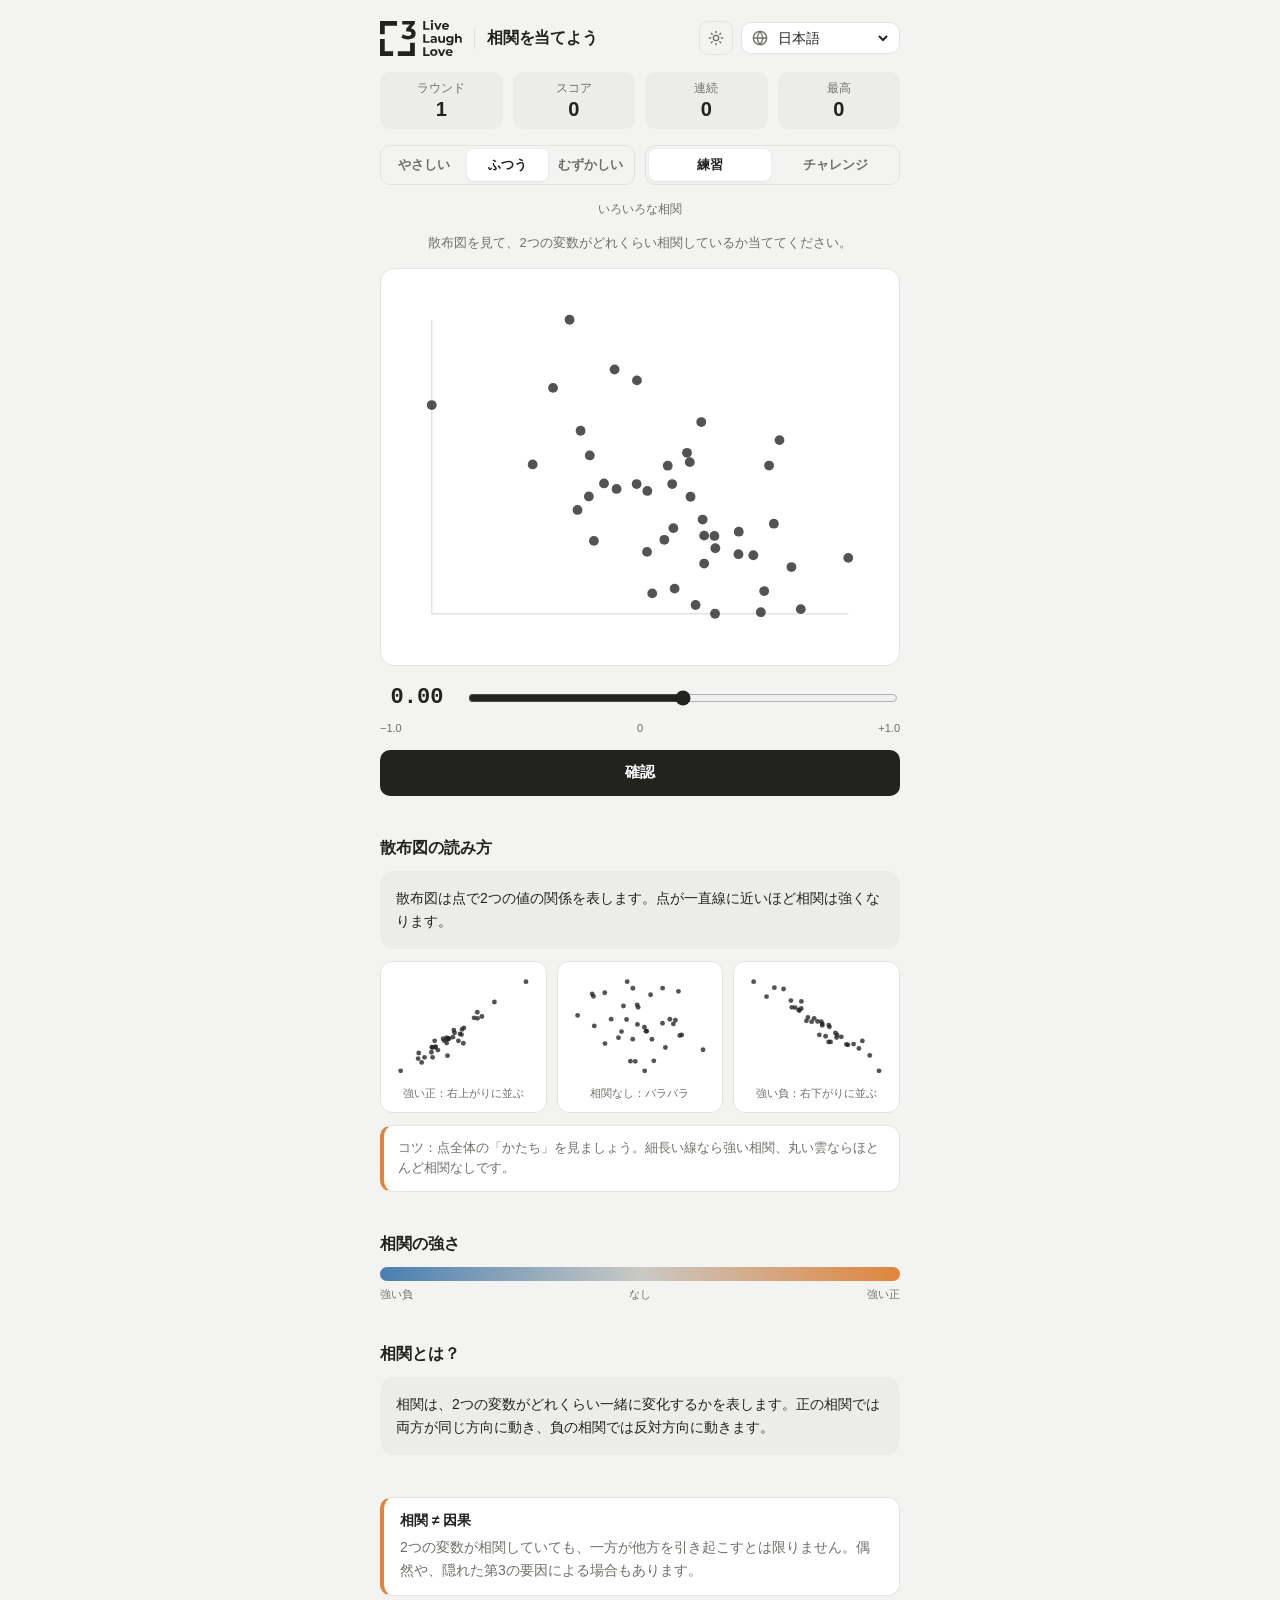
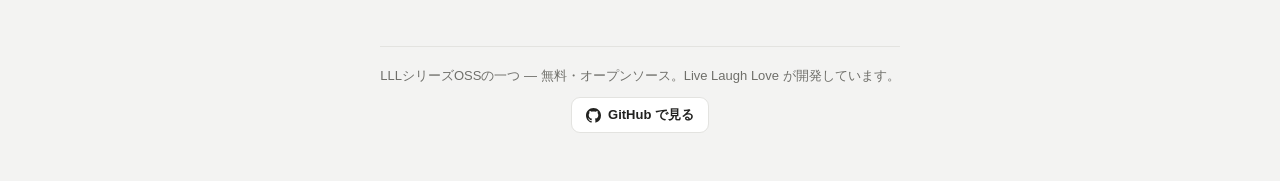
==== index.html @ ee6b7b21 "Add Guess the Correlation game (v1)" ====
<!DOCTYPE html>
<html lang="ja">
<head>
<meta charset="utf-8">
<meta name="viewport" content="width=device-width, initial-scale=1, viewport-fit=cover">
<meta name="theme-color" content="#222220">
<link rel="icon" href="shared/favicon.svg">
<link rel="stylesheet" href="shared/brand.css">
<title>Guess the Correlation</title>
<style>
  body { justify-content: flex-start; }
  .wrap { width: 100%; max-width: 560px; margin: 0 auto;
    padding: max(20px, env(safe-area-inset-top)) 20px 48px;
    display: flex; flex-direction: column; gap: 16px; }
  .topbar { display: flex; align-items: center; justify-content: space-between; gap: 12px; }
  .stats { display: flex; gap: 10px; }
  .stat { background: var(--accent-tint); border-radius: 10px; padding: 8px 12px; flex: 1; text-align: center; }
  .stat .k { font-size: 12px; color: var(--muted); }
  .stat .v { font-size: 20px; font-weight: 600; margin-top: 1px; }
  .instruction { font-size: 13px; color: var(--muted); text-align: center; margin: 0; }

  /* segmented controls */
  .picker-row { display:flex; gap:10px; flex-wrap:wrap; }
  .seg { display:flex; flex:1; min-width:150px; background:var(--bg); border:1px solid var(--border); border-radius:10px; padding:3px; gap:3px; }
  .seg button { flex:1; font-family:var(--sans); font-size:13px; font-weight:600; color:var(--muted);
    background:transparent; border:none; border-radius:7px; padding:7px 4px; cursor:pointer; }
  .seg button:hover { color:var(--ink); }
  .seg button.on { background:var(--surface); color:var(--ink); box-shadow:0 1px 3px rgba(0,0,0,.08); }
  .seg button:focus-visible { outline:2px solid var(--accent); outline-offset:1px; }
  .diffhint { font-size:12px; color:var(--muted); text-align:center; margin:0; }

  /* timer */
  .timerbar { display:flex; align-items:center; gap:7px; background:var(--accent-tint); border-radius:10px; padding:9px 13px; }
  .timerbar .t-k { font-size:12px; color:var(--muted); }
  .timerbar .t-v { font-family:var(--mono); font-size:18px; font-weight:800; }
  .timerbar .t-u { font-size:12px; color:var(--muted); margin-right:4px; }
  .timerbar .t-track { flex:1; height:6px; background:var(--border); border-radius:999px; overflow:hidden; }
  .timerbar .t-fill { display:block; height:100%; width:100%; background:var(--accent); transition:width .95s linear; }
  .timerbar.low .t-fill { background:#d2691e; }
  .timerbar.low .t-v { color:#d2691e; }

  /* example plots */
  .exgrid { display:grid; grid-template-columns:1fr 1fr 1fr; gap:10px; margin-top:12px; }
  @media (max-width:460px){ .exgrid { grid-template-columns:1fr; } }
  .ex { background:var(--surface); border:1px solid var(--border); border-radius:12px; padding:10px; }
  .ex svg { width:100%; height:auto; display:block; }
  .ex .cap { font-size:11px; color:var(--muted); text-align:center; margin-top:6px; line-height:1.4; }
  .tipbox { margin-top:12px; background:var(--surface); border:1px solid var(--border); border-left:4px solid #e0843c;
    border-radius:12px; padding:12px 14px; font-size:13px; line-height:1.6; color:var(--muted); }

  /* challenge overlay */
  .overlay { position:fixed; inset:0; z-index:60; display:flex; align-items:center; justify-content:center;
    background:rgba(0,0,0,.5); padding:20px; }
  .chcard { background:var(--surface); border:1px solid var(--border); border-radius:18px; padding:26px 22px;
    max-width:380px; width:100%; text-align:center; box-shadow:0 20px 60px rgba(0,0,0,.3); }
  .chcard h2 { margin:0 0 6px; font-size:20px; }
  .chcard p { margin:0 0 18px; font-size:14px; color:var(--muted); line-height:1.6; }
  .chstats { display:grid; grid-template-columns:1fr 1fr; gap:10px; margin-bottom:18px; }
  .chstat { background:var(--bg); border:1px solid var(--border); border-radius:10px; padding:10px; }
  .chstat .k { font-size:11px; color:var(--muted); }
  .chstat .v { font-size:22px; font-weight:800; margin-top:2px; }
  .chactions { display:flex; gap:10px; }

  .plotcard { background: var(--surface); border: 1px solid var(--border); border-radius: 14px; padding: 14px; }
  .plot { width: 100%; height: auto; display: block; }
  .axis { stroke: var(--border); stroke-width: 1; }
  .dot { fill: var(--accent); opacity: .78; }
  :root[data-theme="dark"] .dot { opacity: .85; }
  .fit { stroke: #e0843c; stroke-width: 2; stroke-linecap: round; opacity: 0; transition: opacity .35s ease; }
  .fit.show { opacity: 1; }

  .guessbox { display: flex; flex-direction: column; gap: 8px; }
  .guessrow { display: flex; align-items: center; gap: 12px; }
  .guessval { font-family: var(--mono); font-size: 22px; font-weight: 700; min-width: 74px; text-align: center; }
  input[type=range] { flex: 1; accent-color: var(--accent); height: 28px; }
  .scaleends { display: flex; justify-content: space-between; font-size: 11px; color: var(--muted); }

  .controls { display: flex; gap: 10px; }

  .result { background: var(--accent-tint); border-radius: 14px; padding: 16px; }
  .verdict { font-size: 16px; font-weight: 700; }
  .rline { margin-top: 10px; font-size: 15px; }
  .rline .num { font-family: var(--mono); font-weight: 700; }
  .rdesc { margin-top: 8px; font-size: 14px; line-height: 1.6; color: var(--muted); }

  .section { margin-top: 26px; }
  .section h2 { font-size: 16px; font-weight: 700; margin: 0 0 12px; }
  .prose { background: var(--accent-tint); border-radius: 14px; padding: 16px; font-size: 14px; line-height: 1.65; }
  .callout { background: var(--surface); border: 1px solid var(--border); border-left: 4px solid #e0843c; border-radius: 12px; padding: 14px 16px; }
  .callout h3 { margin: 0 0 6px; font-size: 14px; }
  .callout p { margin: 0; font-size: 14px; line-height: 1.6; color: var(--muted); }

  .guide { }
  .guidebar { height: 14px; border-radius: 999px; background: linear-gradient(90deg,#4a7fb0,#c9c9c4 50%,#e0843c); }
  .guidelabels { display: flex; justify-content: space-between; font-size: 11px; color: var(--muted); margin-top: 6px; }

  .foot { margin-top: 34px; padding-top: 20px; border-top: 1px solid var(--border); text-align: center; }
  .foot p { font-size: 13px; color: var(--muted); margin: 0 0 12px; }
  .foot a.gh { display: inline-flex; align-items: center; gap: 7px; font-size: 13px; font-weight: 600;
    color: var(--ink); text-decoration: none; border: 1px solid var(--border); border-radius: 9px; padding: 8px 14px; background: var(--surface); }
  .foot a.gh:hover { border-color: var(--accent); }
</style>
<script>
  (function(){try{var t=localStorage.getItem("lll_theme");
  if(t!=="dark"&&t!=="light"){t=(window.matchMedia&&matchMedia("(prefers-color-scheme: dark)").matches)?"dark":"light";}
  document.documentElement.setAttribute("data-theme",t);}catch(e){}})();
</script>
</head>
<body>
  <div class="wrap">
    <div class="topbar">
      <div class="brand">
        <span class="brand-logo" role="img" aria-label="Live Laugh Love"><img src="shared/logo.svg" alt="LLL"></span>
        <span class="brand-name" data-i18n="brand">Guess the Correlation</span>
      </div>
      <div id="navRight" style="display:flex; gap:8px; align-items:center;"></div>
    </div>

    <div class="stats">
      <div class="stat"><div class="k" data-i18n="roundLabel">Round</div><div class="v" id="roundV">1</div></div>
      <div class="stat"><div class="k" data-i18n="scoreLabel">Score</div><div class="v" id="scoreV">0</div></div>
      <div class="stat"><div class="k" data-i18n="streakLabel">Streak</div><div class="v" id="streakV">0</div></div>
      <div class="stat"><div class="k" data-i18n="bestLabel">Best</div><div class="v" id="bestV">0</div></div>
    </div>

    <div class="picker-row">
      <div class="seg" id="diffSeg" role="group" aria-label="difficulty">
        <button type="button" data-v="easy" data-i18n="diffEasy">Easy</button>
        <button type="button" data-v="normal" class="on" data-i18n="diffNormal">Normal</button>
        <button type="button" data-v="hard" data-i18n="diffHard">Hard</button>
      </div>
      <div class="seg" id="modeSeg" role="group" aria-label="mode">
        <button type="button" data-v="practice" class="on" data-i18n="modePractice">Practice</button>
        <button type="button" data-v="challenge" data-i18n="modeChallenge">Challenge</button>
      </div>
    </div>
    <p class="diffhint" id="diffHint"></p>

    <div class="timerbar hidden" id="timerBar">
      <span class="t-k" data-i18n="timeLeft">Time</span>
      <span class="t-v" id="timerV">60</span><span class="t-u" data-i18n="seconds">s</span>
      <span class="t-track"><span class="t-fill" id="timerFill"></span></span>
    </div>

    <p class="instruction" data-i18n="instruction">Look at the scatter plot. How correlated are the two variables?</p>

    <div class="plotcard">
      <svg class="plot" id="plot" viewBox="0 0 320 240" xmlns="http://www.w3.org/2000/svg"></svg>
    </div>

    <div class="guessbox">
      <div class="guessrow">
        <span class="guessval" id="guessVal">0.00</span>
        <input type="range" id="slider" min="-1" max="1" step="0.01" value="0" aria-label="correlation guess">
      </div>
      <div class="scaleends"><span>&#8722;1.0</span><span>0</span><span>+1.0</span></div>
    </div>

    <div class="controls">
      <button class="btn" id="checkBtn" data-i18n="checkBtn" style="flex:1;">Check</button>
    </div>

    <div class="result hidden" id="result">
      <div class="verdict" id="verdict"></div>
      <div class="rline"><span data-i18n="actual">Actual</span>: <span class="num" id="actualV"></span> &#183; <span id="labelV"></span></div>
      <div class="rdesc" id="descV"></div>
      <button class="btn" id="nextBtn" data-i18n="nextBtn" style="width:100%; margin-top:14px;">Next</button>
    </div>

    <div class="section">
      <h2 data-i18n="readTitle">How to read a scatter plot</h2>
      <div class="prose" data-i18n="readIntro">A scatter plot shows the relationship between two values as dots.</div>
      <div class="exgrid" id="exGrid"></div>
      <div class="tipbox" data-i18n="readTip">Tip: look at the overall shape.</div>
    </div>

    <div class="section guide">
      <h2 data-i18n="guideTitle">Correlation strength</h2>
      <div class="guidebar"></div>
      <div class="guidelabels"><span data-i18n="gNeg">strong &#8722;</span><span data-i18n="gZero">none</span><span data-i18n="gPos">strong +</span></div>
    </div>

    <div class="section">
      <h2 data-i18n="whatTitle">What is correlation?</h2>
      <div class="prose" data-i18n="whatText">Correlation measures how much two variables change together.</div>
    </div>

    <div class="section">
      <div class="callout">
        <h3 data-i18n="causeTitle">Correlation &#8800; causation</h3>
        <p data-i18n="causeText">Even when two variables correlate, one may not cause the other.</p>
      </div>
    </div>

    <div class="foot">
      <p data-i18n="footNote">Part of the LLL Series OSS.</p>
      <a class="gh" href="https://github.com/LLL-development/lll-correlation" target="_blank" rel="noopener">
        <svg width="15" height="15" viewBox="0 0 16 16" fill="currentColor" aria-hidden="true"><path d="M8 0C3.58 0 0 3.58 0 8c0 3.54 2.29 6.53 5.47 7.59.4.07.55-.17.55-.38 0-.19-.01-.82-.01-1.49-2.01.37-2.53-.49-2.69-.94-.09-.23-.48-.94-.82-1.13-.28-.15-.68-.52-.01-.53.63-.01 1.08.58 1.23.82.72 1.21 1.87.87 2.33.66.07-.52.28-.87.51-1.07-1.78-.2-3.64-.89-3.64-3.95 0-.87.31-1.59.82-2.15-.08-.2-.36-1.02.08-2.12 0 0 .67-.21 2.2.82.64-.18 1.32-.27 2-.27s1.36.09 2 .27c1.53-1.04 2.2-.82 2.2-.82.44 1.1.16 1.92.08 2.12.51.56.82 1.27.82 2.15 0 3.07-1.87 3.75-3.65 3.95.29.25.54.73.54 1.48 0 1.07-.01 1.93-.01 2.2 0 .21.15.46.55.38A8.01 8.01 0 0 0 16 8c0-4.42-3.58-8-8-8z"/></svg>
        <span data-i18n="viewGithub">View on GitHub</span>
      </a>
    </div>
  </div>

  <div class="overlay hidden" id="chOverlay">
    <div class="chcard" id="chCard"></div>
  </div>

  <div id="confetti" style="position:fixed;inset:0;pointer-events:none;overflow:hidden;z-index:50;"></div>

  <script src="shared/theme.js"></script>
  <script src="shared/i18n.js"></script>
  <script>
  var S={"ja":{"diffLabel":"難易度","diffEasy":"やさしい","diffNormal":"ふつう","diffHard":"むずかしい","diffEasyD":"はっきりした相関","diffNormalD":"いろいろな相関","diffHardD":"紛らわしい相関・点が少ない","modeLabel":"モード","modePractice":"練習","modeChallenge":"チャレンジ","challengeTitle":"60秒チャレンジ","challengeSub":"制限時間内に何問こたえられるかな？","startChallenge":"スタート","timeLeft":"のこり","seconds":"秒","challengeOver":"時間切れ！","answered":"こたえた数","finalScore":"スコア","tryAgainBtn":"もう一度","backToPractice":"練習にもどる","readTitle":"散布図の読み方","readIntro":"散布図は点で2つの値の関係を表します。点が一直線に近いほど相関は強くなります。","exStrongPos":"強い正：右上がりに並ぶ","exNone":"相関なし：バラバラ","exStrongNeg":"強い負：右下がりに並ぶ","readTip":"コツ：点全体の「かたち」を見ましょう。細長い線なら強い相関、丸い雲ならほとんど相関なしです。","brand":"相関を当てよう","instruction":"散布図を見て、2つの変数がどれくらい相関しているか当ててください。","guessLabel":"あなたの予想","checkBtn":"確認","nextBtn":"次へ","scoreLabel":"スコア","streakLabel":"連続","bestLabel":"最高","roundLabel":"ラウンド","actual":"実際の値","showLine":"回帰直線","vClose":"ぴったり！","vGood":"おしい！","vOk":"まあまあ","vFar":"今回は外れ","vsp":"非常に強い正の相関","sp":"強い正の相関","mp":"中程度の正の相関","wp":"弱い正の相関","none":"ほとんど相関なし","wn":"弱い負の相関","mn":"中程度の負の相関","sn":"強い負の相関","vsn":"非常に強い負の相関","descPos":"一方が増えると、もう一方も増える傾向があります。","descNeg":"一方が増えると、もう一方は減る傾向があります。","descNone":"2つの変数の間に直線的な関係はほとんどありません。","guideTitle":"相関の強さ","guideText":"相関係数 r は −1 から +1 の値をとります。0 に近いほど関係が弱く、±1 に近いほど強くなります。","gNeg":"強い負","gZero":"なし","gPos":"強い正","whatTitle":"相関とは？","whatText":"相関は、2つの変数がどれくらい一緒に変化するかを表します。正の相関では両方が同じ方向に動き、負の相関では反対方向に動きます。","causeTitle":"相関 ≠ 因果","causeText":"2つの変数が相関していても、一方が他方を引き起こすとは限りません。偶然や、隠れた第3の要因による場合もあります。","footNote":"LLLシリーズOSSの一つ — 無料・オープンソース。Live Laugh Love が開発しています。","viewGithub":"GitHub で見る"},"en":{"diffLabel":"Difficulty","diffEasy":"Easy","diffNormal":"Normal","diffHard":"Hard","diffEasyD":"Clear-cut correlations","diffNormalD":"A mix of correlations","diffHardD":"Tricky ones, fewer points","modeLabel":"Mode","modePractice":"Practice","modeChallenge":"Challenge","challengeTitle":"60-second challenge","challengeSub":"How many can you get before time runs out?","startChallenge":"Start","timeLeft":"Time","seconds":"s","challengeOver":"Time’s up!","answered":"Answered","finalScore":"Score","tryAgainBtn":"Try again","backToPractice":"Back to practice","readTitle":"How to read a scatter plot","readIntro":"A scatter plot shows the relationship between two values as dots. The closer the dots come to a straight line, the stronger the correlation.","exStrongPos":"Strong positive: dots rise to the right","exNone":"No correlation: dots scattered","exStrongNeg":"Strong negative: dots fall to the right","readTip":"Tip: look at the overall shape. A long thin line means strong correlation; a round cloud means little or none.","brand":"Guess the Correlation","instruction":"Look at the scatter plot. How correlated are the two variables?","guessLabel":"Your guess","checkBtn":"Check","nextBtn":"Next","scoreLabel":"Score","streakLabel":"Streak","bestLabel":"Best","roundLabel":"Round","actual":"Actual","showLine":"Trend line","vClose":"Spot on!","vGood":"Close!","vOk":"Not bad","vFar":"Off this time","vsp":"very strong positive","sp":"strong positive","mp":"moderate positive","wp":"weak positive","none":"little to no correlation","wn":"weak negative","mn":"moderate negative","sn":"strong negative","vsn":"very strong negative","descPos":"As one value goes up, the other tends to go up too.","descNeg":"As one value goes up, the other tends to go down.","descNone":"There's little to no linear relationship between the two.","guideTitle":"Correlation strength","guideText":"The correlation coefficient r runs from −1 to +1. Values near 0 mean a weak relationship; values near ±1 mean a strong one.","gNeg":"strong −","gZero":"none","gPos":"strong +","whatTitle":"What is correlation?","whatText":"Correlation measures how much two variables change together. A positive correlation means they move the same way; a negative one means they move in opposite directions.","causeTitle":"Correlation ≠ causation","causeText":"Even when two variables correlate, one may not cause the other. It could be coincidence, or a hidden third factor driving both.","footNote":"Part of the LLL Series OSS — free and open source, built by Live Laugh Love.","viewGithub":"View on GitHub"},"zh-Hans":{"diffLabel":"难度","diffEasy":"简单","diffNormal":"普通","diffHard":"困难","diffEasyD":"明显的相关","diffNormalD":"各种相关","diffHardD":"不易分辨、点更少","modeLabel":"模式","modePractice":"练习","modeChallenge":"挑战","challengeTitle":"60秒挑战","challengeSub":"限时内能答对多少题？","startChallenge":"开始","timeLeft":"剩余","seconds":"秒","challengeOver":"时间到！","answered":"已作答","finalScore":"分数","tryAgainBtn":"再试一次","backToPractice":"回到练习","readTitle":"如何读散点图","readIntro":"散点图用点表示两个数值之间的关系。点越接近一条直线，相关性就越强。","exStrongPos":"强正相关：点向右上升","exNone":"无相关：点很分散","exStrongNeg":"强负相关：点向右下降","readTip":"小技巧：看整体形状。细长的一条线表示强相关；圆圆的一团表示几乎没有相关。","brand":"猜相关性","instruction":"看看散点图，猜猜这两个变量的相关程度。","guessLabel":"你的猜测","checkBtn":"检查","nextBtn":"下一个","scoreLabel":"分数","streakLabel":"连胜","bestLabel":"最高","roundLabel":"回合","actual":"实际值","showLine":"趋势线","vClose":"完全正确！","vGood":"很接近！","vOk":"还不错","vFar":"这次差了点","vsp":"非常强的正相关","sp":"强正相关","mp":"中等正相关","wp":"弱正相关","none":"几乎没有相关","wn":"弱负相关","mn":"中等负相关","sn":"强负相关","vsn":"非常强的负相关","descPos":"一个变量增大时，另一个也倾向于增大。","descNeg":"一个变量增大时，另一个倾向于减小。","descNone":"两个变量之间几乎没有线性关系。","guideTitle":"相关强度","guideText":"相关系数 r 的取值范围是 −1 到 +1。越接近 0 关系越弱，越接近 ±1 关系越强。","gNeg":"强负","gZero":"无","gPos":"强正","whatTitle":"什么是相关？","whatText":"相关衡量两个变量一起变化的程度。正相关表示同向变化，负相关表示反向变化。","causeTitle":"相关 ≠ 因果","causeText":"即使两个变量相关，也不代表一个导致了另一个。可能是巧合，或有隐藏的第三个因素同时影响两者。","footNote":"LLL 系列开源软件之一——免费开源，由 Live Laugh Love 开发。","viewGithub":"在 GitHub 上查看"},"zh-Hant":{"diffLabel":"難度","diffEasy":"簡單","diffNormal":"普通","diffHard":"困難","diffEasyD":"明顯的相關","diffNormalD":"各種相關","diffHardD":"不易分辨、點更少","modeLabel":"模式","modePractice":"練習","modeChallenge":"挑戰","challengeTitle":"60秒挑戰","challengeSub":"限時內能答對多少題？","startChallenge":"開始","timeLeft":"剩餘","seconds":"秒","challengeOver":"時間到！","answered":"已作答","finalScore":"分數","tryAgainBtn":"再試一次","backToPractice":"回到練習","readTitle":"如何讀散點圖","readIntro":"散點圖用點表示兩個數值之間的關係。點越接近一條直線，相關性就越強。","exStrongPos":"強正相關：點向右上升","exNone":"無相關：點很分散","exStrongNeg":"強負相關：點向右下降","readTip":"小技巧：看整體形狀。細長的一條線表示強相關；圓圓的一團表示幾乎沒有相關。","brand":"猜相關性","instruction":"看看散點圖，猜猜這兩個變數的相關程度。","guessLabel":"你的猜測","checkBtn":"檢查","nextBtn":"下一個","scoreLabel":"分數","streakLabel":"連勝","bestLabel":"最高","roundLabel":"回合","actual":"實際值","showLine":"趨勢線","vClose":"完全正確！","vGood":"很接近！","vOk":"還不錯","vFar":"這次差了點","vsp":"非常強的正相關","sp":"強正相關","mp":"中等正相關","wp":"弱正相關","none":"幾乎沒有相關","wn":"弱負相關","mn":"中等負相關","sn":"強負相關","vsn":"非常強的負相關","descPos":"一個變數增大時，另一個也傾向於增大。","descNeg":"一個變數增大時，另一個傾向於減小。","descNone":"兩個變數之間幾乎沒有線性關係。","guideTitle":"相關強度","guideText":"相關係數 r 的範圍是 −1 到 +1。越接近 0 關係越弱，越接近 ±1 關係越強。","gNeg":"強負","gZero":"無","gPos":"強正","whatTitle":"什麼是相關？","whatText":"相關衡量兩個變數一起變化的程度。正相關表示同向變化，負相關表示反向變化。","causeTitle":"相關 ≠ 因果","causeText":"即使兩個變數相關，也不代表一個導致了另一個。可能是巧合，或有隱藏的第三個因素同時影響兩者。","footNote":"LLL 系列開源軟體之一——免費開源，由 Live Laugh Love 開發。","viewGithub":"在 GitHub 上查看"},"ko":{"diffLabel":"난이도","diffEasy":"쉬움","diffNormal":"보통","diffHard":"어려움","diffEasyD":"뚜렷한 상관","diffNormalD":"다양한 상관","diffHardD":"헷갈리는 상관, 점이 적음","modeLabel":"모드","modePractice":"연습","modeChallenge":"챌린지","challengeTitle":"60초 챌린지","challengeSub":"시간 안에 몇 개나 맞힐 수 있나요?","startChallenge":"시작","timeLeft":"남은 시간","seconds":"초","challengeOver":"시간 종료!","answered":"응답 수","finalScore":"점수","tryAgainBtn":"다시 하기","backToPractice":"연습으로","readTitle":"산점도 읽는 법","readIntro":"산점도는 두 값의 관계를 점으로 나타냅니다. 점들이 직선에 가까울수록 상관이 강합니다.","exStrongPos":"강한 양: 점이 오른쪽 위로","exNone":"상관 없음: 점이 흩어짐","exStrongNeg":"강한 음: 점이 오른쪽 아래로","readTip":"팁: 전체 모양을 보세요. 가늘고 긴 선이면 강한 상관, 둥근 구름이면 거의 없음입니다.","brand":"상관관계 맞히기","instruction":"산점도를 보고 두 변수가 얼마나 상관되어 있는지 맞혀 보세요.","guessLabel":"당신의 예측","checkBtn":"확인","nextBtn":"다음","scoreLabel":"점수","streakLabel":"연속","bestLabel":"최고","roundLabel":"라운드","actual":"실제 값","showLine":"추세선","vClose":"정확해요!","vGood":"아깝네요!","vOk":"나쁘지 않아요","vFar":"이번엔 빗나갔어요","vsp":"매우 강한 양의 상관","sp":"강한 양의 상관","mp":"중간 양의 상관","wp":"약한 양의 상관","none":"상관관계 거의 없음","wn":"약한 음의 상관","mn":"중간 음의 상관","sn":"강한 음의 상관","vsn":"매우 강한 음의 상관","descPos":"한 값이 오르면 다른 값도 오르는 경향이 있습니다.","descNeg":"한 값이 오르면 다른 값은 내려가는 경향이 있습니다.","descNone":"두 변수 사이에 선형 관계가 거의 없습니다.","guideTitle":"상관의 강도","guideText":"상관계수 r은 −1에서 +1 사이입니다. 0에 가까울수록 관계가 약하고, ±1에 가까울수록 강합니다.","gNeg":"강한 −","gZero":"없음","gPos":"강한 +","whatTitle":"상관관계란?","whatText":"상관관계는 두 변수가 얼마나 함께 변하는지를 나타냅니다. 양의 상관은 같은 방향으로, 음의 상관은 반대 방향으로 움직입니다.","causeTitle":"상관관계 ≠ 인과관계","causeText":"두 변수가 상관되어 있어도 하나가 다른 하나의 원인이라고 할 수는 없습니다. 우연이거나 숨은 제3의 요인 때문일 수 있습니다.","footNote":"LLL 시리즈 OSS의 하나 — 무료 오픈소스, Live Laugh Love 제작.","viewGithub":"GitHub에서 보기"},"ms":{"diffLabel":"Kesukaran","diffEasy":"Mudah","diffNormal":"Biasa","diffHard":"Sukar","diffEasyD":"Korelasi yang jelas","diffNormalD":"Pelbagai korelasi","diffHardD":"Sukar dibeza, kurang titik","modeLabel":"Mod","modePractice":"Latihan","modeChallenge":"Cabaran","challengeTitle":"Cabaran 60 saat","challengeSub":"Berapa banyak boleh anda jawab sebelum masa tamat?","startChallenge":"Mula","timeLeft":"Masa","seconds":"s","challengeOver":"Masa tamat!","answered":"Dijawab","finalScore":"Markah","tryAgainBtn":"Cuba lagi","backToPractice":"Kembali ke latihan","readTitle":"Cara membaca plot serakan","readIntro":"Plot serakan menunjukkan hubungan antara dua nilai sebagai titik. Semakin hampir titik kepada garis lurus, semakin kuat korelasinya.","exStrongPos":"Positif kuat: titik naik ke kanan","exNone":"Tiada korelasi: titik bertaburan","exStrongNeg":"Negatif kuat: titik turun ke kanan","readTip":"Petua: lihat bentuk keseluruhan. Garis panjang nipis bermakna korelasi kuat; awan bulat bermakna hampir tiada.","brand":"Teka Korelasi","instruction":"Lihat plot serakan. Sejauh mana kedua-dua pemboleh ubah berkorelasi?","guessLabel":"Tekaan anda","checkBtn":"Semak","nextBtn":"Seterusnya","scoreLabel":"Markah","streakLabel":"Berturut","bestLabel":"Terbaik","roundLabel":"Pusingan","actual":"Nilai sebenar","showLine":"Garis arah aliran","vClose":"Tepat sekali!","vGood":"Hampir!","vOk":"Tidak teruk","vFar":"Tersasar kali ini","vsp":"positif sangat kuat","sp":"positif kuat","mp":"positif sederhana","wp":"positif lemah","none":"hampir tiada korelasi","wn":"negatif lemah","mn":"negatif sederhana","sn":"negatif kuat","vsn":"negatif sangat kuat","descPos":"Apabila satu nilai naik, satu lagi cenderung naik juga.","descNeg":"Apabila satu nilai naik, satu lagi cenderung turun.","descNone":"Hampir tiada hubungan linear antara kedua-duanya.","guideTitle":"Kekuatan korelasi","guideText":"Pekali korelasi r bernilai dari −1 hingga +1. Nilai hampir 0 bermaksud hubungan lemah; hampir ±1 bermaksud kuat.","gNeg":"negatif kuat","gZero":"tiada","gPos":"positif kuat","whatTitle":"Apa itu korelasi?","whatText":"Korelasi mengukur sejauh mana dua pemboleh ubah berubah bersama. Korelasi positif bergerak sehala; negatif bergerak bertentangan arah.","causeTitle":"Korelasi ≠ sebab","causeText":"Walaupun dua pemboleh ubah berkorelasi, satu mungkin tidak menyebabkan yang lain. Mungkin kebetulan, atau faktor ketiga tersembunyi.","footNote":"Sebahagian daripada LLL Series OSS — percuma dan sumber terbuka, dibina oleh Live Laugh Love.","viewGithub":"Lihat di GitHub"}};
  (function () {
    "use strict";
    var plot=document.getElementById("plot"), slider=document.getElementById("slider"), guessVal=document.getElementById("guessVal");
    var checkBtn=document.getElementById("checkBtn"), nextBtn=document.getElementById("nextBtn");
    var result=document.getElementById("result"), verdict=document.getElementById("verdict");
    var actualV=document.getElementById("actualV"), labelV=document.getElementById("labelV"), descV=document.getElementById("descV");
    var roundV=document.getElementById("roundV"), scoreV=document.getElementById("scoreV"), streakV=document.getElementById("streakV"), bestV=document.getElementById("bestV");
    var navRight=document.getElementById("navRight");

    if (window.LLL_THEME && LLL_THEME.button) navRight.appendChild(LLL_THEME.button());
    var langHost=document.createElement("div"); navRight.appendChild(langHost);

    function sg(k){try{return localStorage.getItem(k);}catch(e){return null;}}
    function ss(k,v){try{localStorage.setItem(k,v);}catch(e){}}

    var round=1, score=0, streak=0, best=parseInt(sg("lll_corr_best")||"0",10)||0;
    var diff="normal", mode="practice";
    var chTime=60, chLeft=0, chTimer=null, chAnswered=0, chScore=0;
    var diffSeg=document.getElementById("diffSeg"), modeSeg=document.getElementById("modeSeg");
    var diffHint=document.getElementById("diffHint"), timerBar=document.getElementById("timerBar");
    var timerV=document.getElementById("timerV"), timerFill=document.getElementById("timerFill");
    var chOverlay=document.getElementById("chOverlay"), chCard=document.getElementById("chCard");
    var exGrid=document.getElementById("exGrid");

    /* Difficulty controls how distinguishable the correlations are, and how many points
       are plotted (fewer points read noisier, so they are harder to judge). */
    var DIFF = {
      easy:   { n:60, pick:function(){ return (Math.random()<0.5 ? 0.70+Math.random()*0.25 : Math.random()*0.15) * (Math.random()<0.5?-1:1); } },
      normal: { n:44, pick:function(){ return (Math.random()*1.96)-0.98; } },
      hard:   { n:24, pick:function(){ return (0.25+Math.random()*0.50) * (Math.random()<0.5?-1:1); } }
    };
    var actualR=0, done=false, points=[];

    LLL_I18N.init(S, { switcherHost: langHost, onChange: function(){ if(done) showResult(); if(typeof updateDiffHint==="function"){ updateDiffHint(); buildExamples(); } } });

    function gauss(){ var u=0,v=0; while(u===0)u=Math.random(); while(v===0)v=Math.random();
      return Math.sqrt(-2*Math.log(u))*Math.cos(2*Math.PI*v); }
    function pearson(xs,ys){ var n=xs.length,mx=0,my=0,i;
      for(i=0;i<n;i++){mx+=xs[i];my+=ys[i];} mx/=n;my/=n;
      var sxy=0,sxx=0,syy=0,dx,dy;
      for(i=0;i<n;i++){dx=xs[i]-mx;dy=ys[i]-my;sxy+=dx*dy;sxx+=dx*dx;syy+=dy*dy;}
      return sxy/Math.sqrt(sxx*syy); }

    function newRound(){
      var cfg=DIFF[diff]||DIFF.normal;
      var target=cfg.pick();
      var n=cfg.n, k=Math.sqrt(1-target*target), xs=[], ys=[], i;
      for(i=0;i<n;i++){ var x=gauss(), z=gauss(); xs.push(x); ys.push(target*x+k*z); }
      actualR=pearson(xs,ys);
      // map to plot area (independent axis scaling preserves r)
      var pad=24, W=320, H=240, x0=pad, x1=W-pad, y0=H-pad, y1=pad;
      var xmin=Math.min.apply(null,xs), xmax=Math.max.apply(null,xs);
      var ymin=Math.min.apply(null,ys), ymax=Math.max.apply(null,ys);
      var sx=function(x){return x0+(x-xmin)/(xmax-xmin)*(x1-x0);};
      var sy=function(y){return y0+(y-ymin)/(ymax-ymin)*(y1-y0);};
      points=xs.map(function(x,idx){return {px:sx(x),py:sy(ys[idx])};});
      // regression endpoints for reveal
      var b=actualR*Math.sqrt(pearson_var(ys)/pearson_var(xs));
      var mx=avg(xs), my=avg(ys);
      var lineX0=xmin, lineX1=xmax;
      var lineY0=my+b*(lineX0-mx), lineY1=my+b*(lineX1-mx);
      drawPlot(sx(lineX0),sy(lineY0),sx(lineX1),sy(lineY1));
      done=false; result.classList.add("hidden");
      slider.value=0; guessVal.textContent="0.00"; slider.disabled=false;
      checkBtn.style.display="block";
      roundV.textContent=round; bestV.textContent=best;
    }
    function avg(a){var s=0;for(var i=0;i<a.length;i++)s+=a[i];return s/a.length;}
    function pearson_var(a){var m=avg(a),s=0;for(var i=0;i<a.length;i++){var d=a[i]-m;s+=d*d;}return s/a.length;}

    function drawPlot(fx0,fy0,fx1,fy1){
      var svg='<line class="axis" x1="24" y1="216" x2="296" y2="216"/>'+
              '<line class="axis" x1="24" y1="216" x2="24" y2="24"/>';
      svg+='<line class="fit" id="fit" x1="'+fx0.toFixed(1)+'" y1="'+fy0.toFixed(1)+'" x2="'+fx1.toFixed(1)+'" y2="'+fy1.toFixed(1)+'"/>';
      points.forEach(function(p){ svg+='<circle class="dot" cx="'+p.px.toFixed(1)+'" cy="'+p.py.toFixed(1)+'" r="3.2"/>'; });
      plot.innerHTML=svg;
    }

    function fmt(r){ return (r<0?"\u2212":"+")+Math.abs(r).toFixed(2); }

    function bucket(r){
      var a=Math.abs(r);
      if(a<0.1) return "none";
      if(r>0){ if(a>=0.85)return"vsp"; if(a>=0.6)return"sp"; if(a>=0.35)return"mp"; return"wp"; }
      else   { if(a>=0.85)return"vsn"; if(a>=0.6)return"sn"; if(a>=0.35)return"mn"; return"wn"; }
    }
    function descKey(r){ if(Math.abs(r)<0.1)return"descNone"; return r>0?"descPos":"descNeg"; }

    slider.oninput=function(){ var v=parseFloat(slider.value); guessVal.textContent=(v<0?"\u2212":(v>0?"+":" "))+Math.abs(v).toFixed(2); };

    function showResult(){
      actualV.textContent=fmt(actualR);
      labelV.textContent=LLL_I18N.t(bucket(actualR));
      descV.textContent=LLL_I18N.t(descKey(actualR));
      var f=document.getElementById("fit"); if(f) f.classList.add("show");
      result.classList.remove("hidden");
    }

    checkBtn.onclick=function(){
      if(done) return;
      done=true; slider.disabled=true; checkBtn.style.display="none";
      var guess=parseFloat(slider.value);
      var err=Math.abs(guess-actualR);
      var pts=Math.max(0, Math.round(100-err*100));
      score+=pts; scoreV.textContent=score;
      if(err<=0.15){ streak++; } else { streak=0; } streakV.textContent=streak;
      if(score>best){ best=score; ss("lll_corr_best",String(best)); bestV.textContent=best; }
      if(mode==="challenge") chAnswered++;
      var vk = err<=0.05?"vClose" : err<=0.15?"vGood" : err<=0.35?"vOk" : "vFar";
      verdict.textContent=LLL_I18N.t(vk)+" +"+pts;
      verdict.style.color = err<=0.15 ? "#0f6e56" : (getComputedStyle(document.documentElement).getPropertyValue("--ink").trim()||"#222220");
      showResult();
    };

    nextBtn.onclick=function(){ round++; newRound(); };


    function setSeg(seg, val){
      [].forEach.call(seg.querySelectorAll("button"), function(b){
        b.classList.toggle("on", b.getAttribute("data-v")===val);
      });
    }
    function updateDiffHint(){
      var m={easy:"diffEasyD",normal:"diffNormalD",hard:"diffHardD"};
      diffHint.textContent=LLL_I18N.t(m[diff]);
    }

    diffSeg.onclick=function(e){
      var b=e.target.closest("button"); if(!b) return;
      diff=b.getAttribute("data-v"); setSeg(diffSeg,diff); updateDiffHint();
      if(mode==="practice") newRound();
    };

    modeSeg.onclick=function(e){
      var b=e.target.closest("button"); if(!b) return;
      var v=b.getAttribute("data-v");
      if(v===mode) return;
      mode=v; setSeg(modeSeg,mode);
      stopTimer();
      if(mode==="challenge"){ openChallengeStart(); }
      else { timerBar.classList.add("hidden"); round=1; score=0; streak=0;
             scoreV.textContent=0; streakV.textContent=0; newRound(); }
    };

    /* ---------- Challenge mode ---------- */
    function openChallengeStart(){
      chCard.innerHTML =
        '<h2>'+LLL_I18N.t("challengeTitle")+'</h2>'+
        '<p>'+LLL_I18N.t("challengeSub")+'</p>'+
        '<div class="chactions">'+
          '<button class="btn secondary" id="chBack" style="flex:0 0 auto;">'+LLL_I18N.t("backToPractice")+'</button>'+
          '<button class="btn" id="chStart" style="flex:1;">'+LLL_I18N.t("startChallenge")+'</button>'+
        '</div>';
      chOverlay.classList.remove("hidden");
      document.getElementById("chStart").onclick=startChallenge;
      document.getElementById("chBack").onclick=function(){
        chOverlay.classList.add("hidden"); mode="practice"; setSeg(modeSeg,"practice");
        timerBar.classList.add("hidden");
      };
    }

    function startChallenge(){
      chOverlay.classList.add("hidden");
      chAnswered=0; chScore=0; score=0; streak=0; round=1;
      scoreV.textContent=0; streakV.textContent=0;
      chLeft=chTime;
      timerBar.classList.remove("hidden","low");
      renderTimer();
      newRound();
      chTimer=setInterval(function(){
        chLeft--;
        if(chLeft<=10) timerBar.classList.add("low");
        renderTimer();
        if(chLeft<=0){ stopTimer(); endChallenge(); }
      },1000);
    }
    function renderTimer(){
      timerV.textContent=chLeft;
      timerFill.style.width=(chLeft/chTime*100)+"%";
    }
    function stopTimer(){ if(chTimer){ clearInterval(chTimer); chTimer=null; } }

    function endChallenge(){
      timerBar.classList.add("hidden");
      if(score>best){ best=score; ss("lll_corr_best",String(best)); bestV.textContent=best; }
      chCard.innerHTML =
        '<h2>'+LLL_I18N.t("challengeOver")+'</h2>'+
        '<div class="chstats">'+
          '<div class="chstat"><div class="k">'+LLL_I18N.t("answered")+'</div><div class="v">'+chAnswered+'</div></div>'+
          '<div class="chstat"><div class="k">'+LLL_I18N.t("finalScore")+'</div><div class="v">'+score+'</div></div>'+
        '</div>'+
        '<div class="chactions">'+
          '<button class="btn secondary" id="chBack2" style="flex:0 0 auto;">'+LLL_I18N.t("backToPractice")+'</button>'+
          '<button class="btn" id="chAgain" style="flex:1;">'+LLL_I18N.t("tryAgainBtn")+'</button>'+
        '</div>';
      chOverlay.classList.remove("hidden");
      if(chAnswered>0) confettiBurst();
      document.getElementById("chAgain").onclick=startChallenge;
      document.getElementById("chBack2").onclick=function(){
        chOverlay.classList.add("hidden"); mode="practice"; setSeg(modeSeg,"practice");
        round=1; score=0; streak=0; scoreV.textContent=0; streakV.textContent=0; newRound();
      };
    }

    function confettiBurst(){
      var host=document.getElementById("confetti");
      if(!host || (window.matchMedia && matchMedia("(prefers-reduced-motion: reduce)").matches)) return;
      var colors=["#e8845a","#e0b13c","#6aa9d8","#63b57e","#b57ec6"];
      for(var i=0;i<60;i++){
        (function(){
          var d=document.createElement("div");
          d.style.cssText="position:absolute;width:8px;height:8px;top:-12px;left:"+(Math.random()*100)+
            "vw;background:"+colors[i%colors.length]+";border-radius:"+(Math.random()<0.5?"50%":"2px")+";";
          var dur=2+Math.random()*1.5;
          d.animate([{transform:"translateY(0) rotate(0)"},{transform:"translateY(105vh) rotate(720deg)"}],
                    {duration:dur*1000,easing:"linear",fill:"forwards"});
          host.appendChild(d);
          setTimeout(function(){ if(d.parentNode) d.parentNode.removeChild(d); }, dur*1000+300);
        })();
      }
    }

    /* ---------- Example scatter plots for the intro ---------- */
    function miniPlot(target,n){
      var k=Math.sqrt(1-target*target), xs=[], ys=[], i;
      for(i=0;i<n;i++){ var x=gauss(), z=gauss(); xs.push(x); ys.push(target*x+k*z); }
      var W=120,H=90,pad=8;
      var xmin=Math.min.apply(null,xs), xmax=Math.max.apply(null,xs);
      var ymin=Math.min.apply(null,ys), ymax=Math.max.apply(null,ys);
      var out='<svg viewBox="0 0 '+W+' '+H+'" xmlns="http://www.w3.org/2000/svg">';
      for(i=0;i<n;i++){
        var px=pad+(xs[i]-xmin)/(xmax-xmin)*(W-pad*2);
        var py=(H-pad)-(ys[i]-ymin)/(ymax-ymin)*(H-pad*2);
        out+='<circle class="dot" cx="'+px.toFixed(1)+'" cy="'+py.toFixed(1)+'" r="2"/>';
      }
      return out+'</svg>';
    }
    function buildExamples(){
      if(!exGrid) return;
      var ex=[[0.95,"exStrongPos"],[0.0,"exNone"],[-0.95,"exStrongNeg"]];
      exGrid.innerHTML=ex.map(function(e){
        return '<div class="ex">'+miniPlot(e[0],36)+'<div class="cap">'+LLL_I18N.t(e[1])+'</div></div>';
      }).join("");
    }

    setSeg(diffSeg,diff); setSeg(modeSeg,mode); updateDiffHint(); buildExamples();
    newRound();
  })();
  </script>
</body>
</html>
---- shared/brand.css ----
/* ============================================================
   LLL Tools — shared brand styles
   Edit palette / logo here once; every tool inherits it.
   ============================================================ */
:root {
  --bg: #f3f3f2;
  --surface: #ffffff;
  --ink: #222220;
  --muted: #6f6f6a;
  --border: #e3e3e0;
  --accent: #222220;
  --accent-tint: #ececea;
  --on-accent: #ffffff;
  --code-bg: #1f1f1d;
  --code-ink: #f4f4f2;
  --logo-invert: 0;
  --mono: ui-monospace, "SF Mono", "Cascadia Code", Menlo, Consolas, monospace;
  --sans: -apple-system, BlinkMacSystemFont, "Segoe UI", Roboto, Helvetica, Arial,
          "Hiragino Sans", "Noto Sans CJK JP", "Noto Sans KR", "Microsoft YaHei", sans-serif;
}

* { box-sizing: border-box; }
html, body { height: 100%; margin: 0; }
body {
  font-family: var(--sans);
  color: var(--ink);
  background: var(--bg);
  -webkit-font-smoothing: antialiased;
  min-height: 100dvh;
  display: flex;
  flex-direction: column;
}

/* ---------- Global navbar ---------- */
.lll-nav {
  display: flex; align-items: center; gap: 12px;
  padding: 10px 14px; padding-top: max(10px, env(safe-area-inset-top));
  background: var(--surface); border-bottom: 1px solid var(--border);
}
.lll-nav .nav-logo { flex: none; line-height: 0; }
.lll-nav .nav-logo img { height: 26px; width: auto; display: block; }
.nav-links {
  display: flex; gap: 4px; flex: 1;
  overflow-x: auto; -webkit-overflow-scrolling: touch; scrollbar-width: none;
}
.nav-links::-webkit-scrollbar { display: none; }
.nav-links a {
  font-size: 14px; font-weight: 600; color: var(--muted); text-decoration: none;
  padding: 6px 12px; border-radius: 8px; white-space: nowrap;
}
.nav-links a:hover { background: var(--bg); color: var(--ink); }
.nav-links a.active { background: var(--accent-tint); color: var(--ink); }
.nav-lang { flex: none; }

/* ---------- Language switcher ---------- */
.lang-switch {
  display: inline-flex;
  align-items: center;
  gap: 6px;
  background: var(--surface);
  border: 1px solid var(--border);
  border-radius: 10px;
  padding: 6px 8px 6px 10px;
}
.lang-switch svg { color: var(--muted); flex: none; }
.lang-switch select {
  border: none;
  background: transparent;
  font-family: var(--sans);
  font-size: 14px;
  color: var(--ink);
  cursor: pointer;
}
.lang-switch:focus-within { outline: 3px solid var(--accent); outline-offset: 2px; }

/* fixed position variant used on tool upload screens */
.lang-switch.fixed {
  position: absolute;
  top: max(16px, env(safe-area-inset-top));
  right: 16px;
}

/* ---------- Brand lockup ---------- */
.brand { display: flex; align-items: center; gap: 12px; }
.brand-logo { flex: none; line-height: 0; }
.brand-logo img { display: block; height: 36px; width: auto; }
.brand-name {
  font-size: 16px;
  font-weight: 600;
  letter-spacing: -0.01em;
  padding-left: 12px;
  border-left: 1px solid var(--border);
}

/* ---------- Buttons ---------- */
.btn {
  font-family: var(--sans);
  font-size: 15px;
  font-weight: 600;
  color: var(--on-accent);
  background: var(--accent);
  border: none;
  border-radius: 10px;
  padding: 12px 22px;
  min-height: 46px;
  cursor: pointer;
  transition: filter .15s ease;
}
.btn:hover { filter: brightness(1.35); }
.btn:active { filter: brightness(0.9); }

/* ---------- Upload screen (shared by tools) ---------- */
.uploader {
  position: relative;
  flex: 1;
  min-height: 0;
  display: flex;
  flex-direction: column;
  align-items: center;
  justify-content: center;
  padding: 24px;
  gap: 28px;
}
.dropzone {
  width: 100%;
  max-width: 440px;
  background: var(--surface);
  border: 2px dashed var(--border);
  border-radius: 16px;
  padding: 40px 24px;
  text-align: center;
  cursor: pointer;
  transition: border-color .15s ease, background .15s ease;
}
.dropzone:hover { border-color: var(--accent); }
.dropzone:focus-visible { outline: 3px solid var(--accent); outline-offset: 3px; }
.dropzone.dragging { border-color: var(--accent); background: var(--accent-tint); }
.dz-icon {
  width: 52px; height: 52px; margin: 0 auto 18px;
  border-radius: 12px; background: var(--accent-tint);
  display: flex; align-items: center; justify-content: center;
  color: var(--accent);
}
.dz-title { font-size: 17px; font-weight: 600; margin: 0 0 4px; letter-spacing: -0.01em; }
.dz-sub { font-size: 14px; color: var(--muted); margin: 0 0 22px; }
.privacy {
  font-size: 13px; color: var(--muted); max-width: 440px;
  text-align: center; line-height: 1.6;
}
.error {
  color: #b42318; background: #fef3f2; border: 1px solid #fda29b;
  border-radius: 8px; padding: 10px 14px; font-size: 13px;
  max-width: 440px; text-align: center;
}

/* ---------- Viewer screen (shared by tools) ---------- */
.viewer { position: fixed; inset: 0; display: flex; flex-direction: column; background: var(--surface); }
.toolbar {
  display: flex; align-items: center; gap: 10px;
  padding: 10px 12px; padding-top: max(10px, env(safe-area-inset-top));
  border-bottom: 1px solid var(--border); background: var(--surface);
}
.tool-btn {
  font-family: var(--sans); font-size: 14px; font-weight: 600; color: var(--ink);
  background: transparent; border: 1px solid var(--border); border-radius: 9px;
  padding: 8px 12px; min-height: 40px;
  display: inline-flex; align-items: center; gap: 6px; cursor: pointer; white-space: nowrap;
}
.tool-btn:hover { background: var(--bg); }
.tool-btn:focus-visible { outline: 3px solid var(--accent); outline-offset: 2px; }
.filename {
  flex: 1; min-width: 0; font-family: var(--mono); font-size: 13px; color: var(--muted);
  overflow: hidden; text-overflow: ellipsis; white-space: nowrap; text-align: center;
}
.frame { flex: 1; width: 100%; border: none; background: #fff; }

.hidden { display: none !important; }
@media (prefers-reduced-motion: reduce) { * { transition: none !important; } }


/* ============================================================
   Dark theme
   Applied when <html data-theme="dark">. Set by shared/theme.js,
   which honours the OS setting and remembers a manual override.
   ============================================================ */
:root[data-theme="dark"] {
  --bg: #17171a;
  --surface: #202024;
  --ink: #ececea;
  --muted: #9a9a95;
  --border: #34343a;
  --accent: #ececea;
  --accent-tint: #2b2b31;
  --on-accent: #17171a;
  --code-bg: #101012;
  --code-ink: #ececea;
  --logo-invert: 1;
}

/* Logo is dark ink artwork; invert it on dark backgrounds. */
.brand-logo img,
.lll-nav .nav-logo img,
.hero-logo img { filter: invert(var(--logo-invert)); }

/* Buttons use --on-accent so text stays readable in both themes. */
.btn { color: var(--on-accent); }
.btn:hover { filter: brightness(1.15); }

/* Theme toggle button in the navbar */
.theme-btn {
  flex: none;
  width: 34px; height: 34px; padding: 0;
  display: inline-flex; align-items: center; justify-content: center;
  background: transparent; color: var(--muted);
  border: 1px solid var(--border); border-radius: 9px; cursor: pointer;
}
.theme-btn:hover { color: var(--ink); background: var(--bg); }
.theme-btn:focus-visible { outline: 3px solid var(--accent); outline-offset: 2px; }
.theme-btn .moon { display: none; }
:root[data-theme="dark"] .theme-btn .sun { display: none; }
:root[data-theme="dark"] .theme-btn .moon { display: block; }

/* ---------- Shared loading state ---------- */
.lll-loading {
  flex: 1;
  display: flex; flex-direction: column; align-items: center; justify-content: center;
  gap: 12px; padding: 48px 20px; color: var(--muted); font-size: 14px;
}
.lll-spinner {
  width: 26px; height: 26px; border-radius: 50%;
  border: 2.5px solid var(--border); border-top-color: var(--ink);
  animation: lll-spin .7s linear infinite;
}
@keyframes lll-spin { to { transform: rotate(360deg); } }
@media (prefers-reduced-motion: reduce) {
  .lll-spinner { animation-duration: 2s; }
}

/* ---------- Drag & drop hint (desktop only) ---------- */
.drop-hint { display: none; font-size: 13px; color: var(--muted); margin: 14px 0 0; }
@media (hover: hover) and (pointer: fine) {
  .drop-hint { display: block; }
}

/* ---------- Error state ---------- */
.error { display: flex; align-items: center; gap: 9px; justify-content: center; }
:root[data-theme="dark"] .error {
  color: #ffb4ab; background: #3a1d1a; border-color: #6b2f28;
}
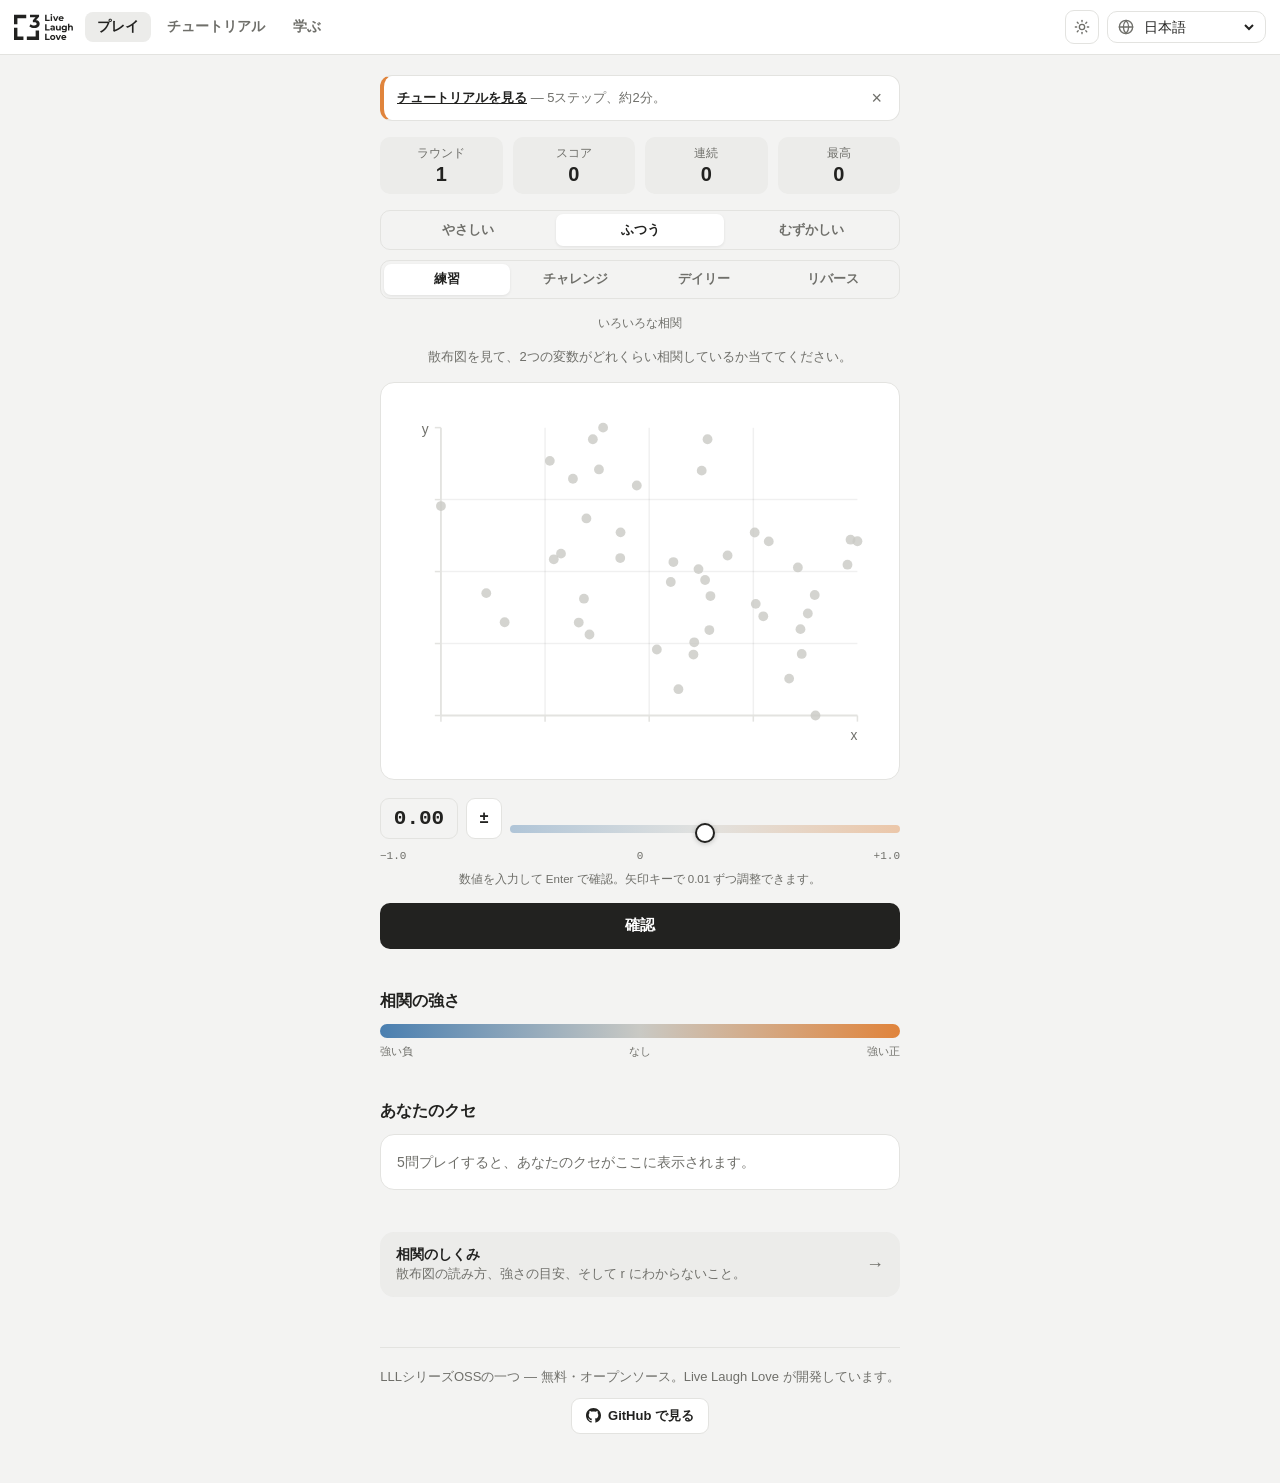
==== commit 52a40fb6: "Add leaner page, tutorial page and UI enhancement" ====
--- a/index.html
+++ b/index.html
@@ -6,99 +6,109 @@
 <meta name="theme-color" content="#222220">
 <link rel="icon" href="shared/favicon.svg">
 <link rel="stylesheet" href="shared/brand.css">
+<link rel="stylesheet" href="site.css">
 <title>Guess the Correlation</title>
 <style>
-  body { justify-content: flex-start; }
-  .wrap { width: 100%; max-width: 560px; margin: 0 auto;
-    padding: max(20px, env(safe-area-inset-top)) 20px 48px;
-    display: flex; flex-direction: column; gap: 16px; }
-  .topbar { display: flex; align-items: center; justify-content: space-between; gap: 12px; }
+  /* ---------- scoreboard ---------- */
   .stats { display: flex; gap: 10px; }
   .stat { background: var(--accent-tint); border-radius: 10px; padding: 8px 12px; flex: 1; text-align: center; }
   .stat .k { font-size: 12px; color: var(--muted); }
-  .stat .v { font-size: 20px; font-weight: 600; margin-top: 1px; }
+  .stat .v { font-size: 20px; font-weight: 600; margin-top: 1px; font-variant-numeric: tabular-nums; }
   .instruction { font-size: 13px; color: var(--muted); text-align: center; margin: 0; }
 
-  /* segmented controls */
+  /* ---------- segmented controls ---------- */
   .picker-row { display:flex; gap:10px; flex-wrap:wrap; }
-  .seg { display:flex; flex:1; min-width:150px; background:var(--bg); border:1px solid var(--border); border-radius:10px; padding:3px; gap:3px; }
+  .seg { display:flex; flex:1; min-width:150px; background:var(--bg); border:1px solid var(--border);
+    border-radius:10px; padding:3px; gap:3px; transition:opacity .2s ease; }
   .seg button { flex:1; font-family:var(--sans); font-size:13px; font-weight:600; color:var(--muted);
-    background:transparent; border:none; border-radius:7px; padding:7px 4px; cursor:pointer; }
+    background:transparent; border:none; border-radius:7px; padding:7px 4px; cursor:pointer;
+    transition: background .15s ease, color .15s ease; }
   .seg button:hover { color:var(--ink); }
   .seg button.on { background:var(--surface); color:var(--ink); box-shadow:0 1px 3px rgba(0,0,0,.08); }
   .seg button:focus-visible { outline:2px solid var(--accent); outline-offset:1px; }
+  .seg.dim { opacity:.4; pointer-events:none; }
+  #modeSeg { min-width:100%; }
+  #modeSeg button { font-size:12.5px; }
   .diffhint { font-size:12px; color:var(--muted); text-align:center; margin:0; }
 
-  /* timer */
+  /* ---------- timer ---------- */
   .timerbar { display:flex; align-items:center; gap:7px; background:var(--accent-tint); border-radius:10px; padding:9px 13px; }
   .timerbar .t-k { font-size:12px; color:var(--muted); }
-  .timerbar .t-v { font-family:var(--mono); font-size:18px; font-weight:800; }
+  .timerbar .t-v { font-family:var(--mono); font-size:18px; font-weight:800; font-variant-numeric:tabular-nums; }
   .timerbar .t-u { font-size:12px; color:var(--muted); margin-right:4px; }
   .timerbar .t-track { flex:1; height:6px; background:var(--border); border-radius:999px; overflow:hidden; }
   .timerbar .t-fill { display:block; height:100%; width:100%; background:var(--accent); transition:width .95s linear; }
   .timerbar.low .t-fill { background:#d2691e; }
-  .timerbar.low .t-v { color:#d2691e; }
-
-  /* example plots */
-  .exgrid { display:grid; grid-template-columns:1fr 1fr 1fr; gap:10px; margin-top:12px; }
-  @media (max-width:460px){ .exgrid { grid-template-columns:1fr; } }
-  .ex { background:var(--surface); border:1px solid var(--border); border-radius:12px; padding:10px; }
-  .ex svg { width:100%; height:auto; display:block; }
-  .ex .cap { font-size:11px; color:var(--muted); text-align:center; margin-top:6px; line-height:1.4; }
-  .tipbox { margin-top:12px; background:var(--surface); border:1px solid var(--border); border-left:4px solid #e0843c;
-    border-radius:12px; padding:12px 14px; font-size:13px; line-height:1.6; color:var(--muted); }
-
-  /* challenge overlay */
+  .timerbar.low .t-v { color:#d2691e; animation:pulse .9s ease-in-out infinite; }
+  @keyframes pulse { 50% { opacity:.35; } }
+
+  /* ---------- overlay ---------- */
   .overlay { position:fixed; inset:0; z-index:60; display:flex; align-items:center; justify-content:center;
-    background:rgba(0,0,0,.5); padding:20px; }
+    background:rgba(0,0,0,.5); padding:20px; animation:fadeIn .2s ease; }
+  @keyframes fadeIn { from { opacity:0; } }
   .chcard { background:var(--surface); border:1px solid var(--border); border-radius:18px; padding:26px 22px;
-    max-width:380px; width:100%; text-align:center; box-shadow:0 20px 60px rgba(0,0,0,.3); }
+    max-width:400px; width:100%; text-align:center; box-shadow:0 20px 60px rgba(0,0,0,.3);
+    animation:popIn .25s cubic-bezier(.2,1.2,.4,1); }
+  @keyframes popIn { from { opacity:0; transform:translateY(10px) scale(.96); } }
   .chcard h2 { margin:0 0 6px; font-size:20px; }
   .chcard p { margin:0 0 18px; font-size:14px; color:var(--muted); line-height:1.6; }
-  .chstats { display:grid; grid-template-columns:1fr 1fr; gap:10px; margin-bottom:18px; }
+  .chstats { display:grid; grid-template-columns:1fr 1fr; gap:10px; margin-bottom:14px; }
   .chstat { background:var(--bg); border:1px solid var(--border); border-radius:10px; padding:10px; }
   .chstat .k { font-size:11px; color:var(--muted); }
-  .chstat .v { font-size:22px; font-weight:800; margin-top:2px; }
+  .chstat .v { font-size:22px; font-weight:800; margin-top:2px; font-variant-numeric:tabular-nums; }
   .chactions { display:flex; gap:10px; }
-
-  .plotcard { background: var(--surface); border: 1px solid var(--border); border-radius: 14px; padding: 14px; }
-  .plot { width: 100%; height: auto; display: block; }
-  .axis { stroke: var(--border); stroke-width: 1; }
-  .dot { fill: var(--accent); opacity: .78; }
-  :root[data-theme="dark"] .dot { opacity: .85; }
-  .fit { stroke: #e0843c; stroke-width: 2; stroke-linecap: round; opacity: 0; transition: opacity .35s ease; }
-  .fit.show { opacity: 1; }
-
-  .guessbox { display: flex; flex-direction: column; gap: 8px; }
-  .guessrow { display: flex; align-items: center; gap: 12px; }
-  .guessval { font-family: var(--mono); font-size: 22px; font-weight: 700; min-width: 74px; text-align: center; }
-  input[type=range] { flex: 1; accent-color: var(--accent); height: 28px; }
-  .scaleends { display: flex; justify-content: space-between; font-size: 11px; color: var(--muted); }
-
-  .controls { display: flex; gap: 10px; }
-
-  .result { background: var(--accent-tint); border-radius: 14px; padding: 16px; }
-  .verdict { font-size: 16px; font-weight: 700; }
-  .rline { margin-top: 10px; font-size: 15px; }
-  .rline .num { font-family: var(--mono); font-weight: 700; }
-  .rdesc { margin-top: 8px; font-size: 14px; line-height: 1.6; color: var(--muted); }
-
-  .section { margin-top: 26px; }
-  .section h2 { font-size: 16px; font-weight: 700; margin: 0 0 12px; }
-  .prose { background: var(--accent-tint); border-radius: 14px; padding: 16px; font-size: 14px; line-height: 1.65; }
-  .callout { background: var(--surface); border: 1px solid var(--border); border-left: 4px solid #e0843c; border-radius: 12px; padding: 14px 16px; }
-  .callout h3 { margin: 0 0 6px; font-size: 14px; }
-  .callout p { margin: 0; font-size: 14px; line-height: 1.6; color: var(--muted); }
-
-  .guide { }
-  .guidebar { height: 14px; border-radius: 999px; background: linear-gradient(90deg,#4a7fb0,#c9c9c4 50%,#e0843c); }
-  .guidelabels { display: flex; justify-content: space-between; font-size: 11px; color: var(--muted); margin-top: 6px; }
-
-  .foot { margin-top: 34px; padding-top: 20px; border-top: 1px solid var(--border); text-align: center; }
-  .foot p { font-size: 13px; color: var(--muted); margin: 0 0 12px; }
-  .foot a.gh { display: inline-flex; align-items: center; gap: 7px; font-size: 13px; font-weight: 600;
-    color: var(--ink); text-decoration: none; border: 1px solid var(--border); border-radius: 9px; padding: 8px 14px; background: var(--surface); }
-  .foot a.gh:hover { border-color: var(--accent); }
+  .marks { font-size:23px; letter-spacing:4px; margin:0 0 14px; line-height:1.3; }
+
+  #guessPanel, #reversePanel { display:flex; flex-direction:column; gap:16px; }
+
+  /* ---------- reverse mode ---------- */
+  .revtarget { text-align:center; background:var(--accent-tint); border-radius:14px; padding:14px; }
+  .revtarget .q { font-size:13px; color:var(--muted); }
+  .revtarget .rv { font-family:var(--mono); font-size:34px; font-weight:800; margin-top:2px;
+    font-variant-numeric:tabular-nums; }
+  .revgrid { display:grid; grid-template-columns:1fr 1fr 1fr; gap:10px; }
+  @media (max-width:460px){ .revgrid { grid-template-columns:1fr; } }
+  .revopt { background:var(--surface); border:2px solid var(--border); border-radius:12px;
+    padding:8px; cursor:pointer; transition:border-color .15s ease, transform .12s ease; }
+  .revopt:hover { border-color:var(--muted); transform:translateY(-2px); }
+  .revopt:focus-visible { outline:3px solid var(--accent); outline-offset:2px; }
+  .revopt.locked, .revopt.locked:hover { cursor:default; transform:none; }
+  .revopt.right { border-color:var(--tier-1); }
+  .revopt.wrong { border-color:var(--tier-4); opacity:.5; }
+  .revopt svg { width:100%; height:auto; display:block; }
+  .revopt .rcap { font-family:var(--mono); font-size:12px; font-weight:700; text-align:center;
+    margin-top:6px; min-height:15px; color:var(--muted); }
+
+  /* ---------- calibration ---------- */
+  .calib { background:var(--surface); border:1px solid var(--border); border-radius:14px; padding:16px; }
+  .calibgrid { display:grid; grid-template-columns:1fr 1fr; gap:10px; margin-bottom:14px; }
+  .calibgrid .cs { background:var(--bg); border-radius:10px; padding:10px 12px; }
+  .calibgrid .cs .k { font-size:11px; color:var(--muted); }
+  .calibgrid .cs .v { font-size:20px; font-weight:700; margin-top:2px; font-variant-numeric:tabular-nums; }
+  .biasline { font-size:14px; line-height:1.6; }
+  .biasline b { font-family:var(--mono); }
+  .biasmeter { position:relative; height:8px; border-radius:999px; background:var(--accent-tint); margin:14px 0 6px; }
+  .biasmeter .zero { position:absolute; left:50%; top:-3px; width:1px; height:14px; background:var(--muted); opacity:.5; }
+  .biasmeter .fill { position:absolute; top:0; height:8px; border-radius:999px; background:var(--r-pos);
+    transition:left .5s ease, width .5s ease; }
+  .biasends { display:flex; justify-content:space-between; font-size:10px; color:var(--muted); }
+  .calibnote { font-size:12px; line-height:1.6; color:var(--muted); margin:12px 0 0; }
+  .calibempty { font-size:14px; color:var(--muted); line-height:1.6; margin:0; }
+  #calibReset { margin-top:12px; }
+
+  /* ---------- first-visit nudge ---------- */
+  .newhere { display:flex; align-items:center; gap:10px; background:var(--surface);
+    border:1px solid var(--border); border-left:4px solid var(--r-pos); border-radius:12px;
+    padding:11px 13px; font-size:13px; line-height:1.5; }
+  .newhere .nt { flex:1; color:var(--muted); }
+  .newhere .nt a { color:var(--ink); font-weight:600; }
+  .newhere button { flex:none; background:none; border:none; color:var(--muted); cursor:pointer;
+    font-size:18px; line-height:1; padding:2px 4px; }
+  .newhere button:hover { color:var(--ink); }
+
+  @media (prefers-reduced-motion: reduce) {
+    .timerbar.low .t-v, .chcard, .overlay, .result, .band.on, .truth.on { animation:none !important; }
+  }
 </style>
 <script>
   (function(){try{var t=localStorage.getItem("lll_theme");
@@ -108,12 +118,9 @@
 </head>
 <body>
   <div class="wrap">
-    <div class="topbar">
-      <div class="brand">
-        <span class="brand-logo" role="img" aria-label="Live Laugh Love"><img src="shared/logo.svg" alt="LLL"></span>
-        <span class="brand-name" data-i18n="brand">Guess the Correlation</span>
-      </div>
-      <div id="navRight" style="display:flex; gap:8px; align-items:center;"></div>
+    <div class="newhere hidden" id="newHere">
+      <span class="nt"><a href="tutorial.html" data-i18n="newHereLink">Take the tutorial</a> <span data-i18n="newHereText">— five steps, about two minutes.</span></span>
+      <button type="button" id="newHereX" aria-label="Dismiss">&times;</button>
     </div>
 
     <div class="stats">
@@ -132,6 +139,8 @@
       <div class="seg" id="modeSeg" role="group" aria-label="mode">
         <button type="button" data-v="practice" class="on" data-i18n="modePractice">Practice</button>
         <button type="button" data-v="challenge" data-i18n="modeChallenge">Challenge</button>
+        <button type="button" data-v="daily" data-i18n="modeDaily">Daily</button>
+        <button type="button" data-v="reverse" data-i18n="modeReverse">Reverse</button>
       </div>
     </div>
     <p class="diffhint" id="diffHint"></p>
@@ -142,54 +151,80 @@
       <span class="t-track"><span class="t-fill" id="timerFill"></span></span>
     </div>
 
-    <p class="instruction" data-i18n="instruction">Look at the scatter plot. How correlated are the two variables?</p>
-
-    <div class="plotcard">
-      <svg class="plot" id="plot" viewBox="0 0 320 240" xmlns="http://www.w3.org/2000/svg"></svg>
-    </div>
-
-    <div class="guessbox">
-      <div class="guessrow">
-        <span class="guessval" id="guessVal">0.00</span>
-        <input type="range" id="slider" min="-1" max="1" step="0.01" value="0" aria-label="correlation guess">
-      </div>
-      <div class="scaleends"><span>&#8722;1.0</span><span>0</span><span>+1.0</span></div>
-    </div>
-
-    <div class="controls">
-      <button class="btn" id="checkBtn" data-i18n="checkBtn" style="flex:1;">Check</button>
-    </div>
-
-    <div class="result hidden" id="result">
-      <div class="verdict" id="verdict"></div>
-      <div class="rline"><span data-i18n="actual">Actual</span>: <span class="num" id="actualV"></span> &#183; <span id="labelV"></span></div>
-      <div class="rdesc" id="descV"></div>
-      <button class="btn" id="nextBtn" data-i18n="nextBtn" style="width:100%; margin-top:14px;">Next</button>
-    </div>
-
-    <div class="section">
-      <h2 data-i18n="readTitle">How to read a scatter plot</h2>
-      <div class="prose" data-i18n="readIntro">A scatter plot shows the relationship between two values as dots.</div>
-      <div class="exgrid" id="exGrid"></div>
-      <div class="tipbox" data-i18n="readTip">Tip: look at the overall shape.</div>
-    </div>
-
+    <p class="instruction" id="instruction" data-i18n="instruction">Look at the scatter plot. How correlated are the two variables?</p>
+
+    <!-- ---------- guess panel ---------- -->
+    <div id="guessPanel">
+      <div class="plotcard">
+        <svg class="plot" id="plot" viewBox="0 0 320 240" xmlns="http://www.w3.org/2000/svg"></svg>
+      </div>
+
+      <div class="guessbox">
+        <div class="guessrow">
+          <input class="guessval" id="guessVal" type="text" inputmode="decimal" value="0.00"
+                 maxlength="6" autocomplete="off" autocorrect="off" spellcheck="false" data-i18n-aria="guessAria">
+          <button type="button" class="signbtn" id="signBtn" data-i18n-aria="signAria">&plusmn;</button>
+          <div class="sliderwrap" id="sliderWrap">
+            <span class="rail"></span>
+            <span class="band" id="band"></span>
+            <span class="truth" id="truthMark"><span class="tval" id="truthVal"></span></span>
+            <input type="range" id="slider" min="-1" max="1" step="0.01" value="0" aria-label="correlation guess">
+          </div>
+        </div>
+        <div class="scaleends"><span>&#8722;1.0</span><span>0</span><span>+1.0</span></div>
+        <p class="enterhint" data-i18n="enterHint">Type a value and press Enter to check.</p>
+      </div>
+
+      <div class="controls">
+        <button class="btn" id="checkBtn" data-i18n="checkBtn" style="flex:1;">Check</button>
+      </div>
+
+      <div class="result hidden" id="result">
+        <div class="verdict"><span id="verdictText"></span><span class="pts" id="verdictPts"></span></div>
+        <div class="rline"><span data-i18n="actual">Actual</span>: <span class="num" id="actualV"></span> &#183; <span id="labelV"></span></div>
+        <div class="rmiss" id="missV"></div>
+        <div class="rdesc" id="descV"></div>
+        <div class="trap hidden" id="trapBox">
+          <div class="tt" id="trapTag"></div>
+          <p id="trapWhat"></p>
+          <p class="tlink"><a href="learn.html#limits" id="trapLink"></a></p>
+        </div>
+        <button class="btn" id="nextBtn" data-i18n="nextBtn" style="width:100%; margin-top:14px;">Next</button>
+      </div>
+    </div>
+
+    <!-- ---------- reverse panel ---------- -->
+    <div id="reversePanel" class="hidden">
+      <div class="revtarget">
+        <div class="q" id="revQ" data-i18n="revQ">Which plot has this correlation?</div>
+        <div class="rv" id="revTargetV">+0.00</div>
+      </div>
+      <div class="revgrid" id="revGrid"></div>
+      <div class="result hidden" id="revResult">
+        <div class="verdict"><span id="revVerdict"></span><span class="pts" id="revPts"></span></div>
+        <div class="rdesc" id="revDesc"></div>
+        <button class="btn" id="revNext" data-i18n="nextBtn" style="width:100%; margin-top:14px;">Next</button>
+      </div>
+    </div>
+
+    <!-- ---------- strength guide: the legend for the dot colours ---------- -->
     <div class="section guide">
       <h2 data-i18n="guideTitle">Correlation strength</h2>
       <div class="guidebar"></div>
       <div class="guidelabels"><span data-i18n="gNeg">strong &#8722;</span><span data-i18n="gZero">none</span><span data-i18n="gPos">strong +</span></div>
     </div>
 
+    <!-- ---------- calibration ---------- -->
     <div class="section">
-      <h2 data-i18n="whatTitle">What is correlation?</h2>
-      <div class="prose" data-i18n="whatText">Correlation measures how much two variables change together.</div>
+      <h2 data-i18n="calibTitle">Your calibration</h2>
+      <div class="calib" id="calibBox"></div>
     </div>
 
     <div class="section">
-      <div class="callout">
-        <h3 data-i18n="causeTitle">Correlation &#8800; causation</h3>
-        <p data-i18n="causeText">Even when two variables correlate, one may not cause the other.</p>
-      </div>
+      <a class="cta" href="learn.html">
+        <span class="ct"><b data-i18n="ctaLearnT">How correlation works</b><span data-i18n="ctaLearnB">Reading plots, the strength scale, and what r can't tell you.</span></span>
+        <span class="arw">&rarr;</span>
+      </a>
     </div>
 
     <div class="foot">
@@ -209,256 +244,9 @@
 
   <script src="shared/theme.js"></script>
   <script src="shared/i18n.js"></script>
-  <script>
-  var S={"ja":{"diffLabel":"難易度","diffEasy":"やさしい","diffNormal":"ふつう","diffHard":"むずかしい","diffEasyD":"はっきりした相関","diffNormalD":"いろいろな相関","diffHardD":"紛らわしい相関・点が少ない","modeLabel":"モード","modePractice":"練習","modeChallenge":"チャレンジ","challengeTitle":"60秒チャレンジ","challengeSub":"制限時間内に何問こたえられるかな？","startChallenge":"スタート","timeLeft":"のこり","seconds":"秒","challengeOver":"時間切れ！","answered":"こたえた数","finalScore":"スコア","tryAgainBtn":"もう一度","backToPractice":"練習にもどる","readTitle":"散布図の読み方","readIntro":"散布図は点で2つの値の関係を表します。点が一直線に近いほど相関は強くなります。","exStrongPos":"強い正：右上がりに並ぶ","exNone":"相関なし：バラバラ","exStrongNeg":"強い負：右下がりに並ぶ","readTip":"コツ：点全体の「かたち」を見ましょう。細長い線なら強い相関、丸い雲ならほとんど相関なしです。","brand":"相関を当てよう","instruction":"散布図を見て、2つの変数がどれくらい相関しているか当ててください。","guessLabel":"あなたの予想","checkBtn":"確認","nextBtn":"次へ","scoreLabel":"スコア","streakLabel":"連続","bestLabel":"最高","roundLabel":"ラウンド","actual":"実際の値","showLine":"回帰直線","vClose":"ぴったり！","vGood":"おしい！","vOk":"まあまあ","vFar":"今回は外れ","vsp":"非常に強い正の相関","sp":"強い正の相関","mp":"中程度の正の相関","wp":"弱い正の相関","none":"ほとんど相関なし","wn":"弱い負の相関","mn":"中程度の負の相関","sn":"強い負の相関","vsn":"非常に強い負の相関","descPos":"一方が増えると、もう一方も増える傾向があります。","descNeg":"一方が増えると、もう一方は減る傾向があります。","descNone":"2つの変数の間に直線的な関係はほとんどありません。","guideTitle":"相関の強さ","guideText":"相関係数 r は −1 から +1 の値をとります。0 に近いほど関係が弱く、±1 に近いほど強くなります。","gNeg":"強い負","gZero":"なし","gPos":"強い正","whatTitle":"相関とは？","whatText":"相関は、2つの変数がどれくらい一緒に変化するかを表します。正の相関では両方が同じ方向に動き、負の相関では反対方向に動きます。","causeTitle":"相関 ≠ 因果","causeText":"2つの変数が相関していても、一方が他方を引き起こすとは限りません。偶然や、隠れた第3の要因による場合もあります。","footNote":"LLLシリーズOSSの一つ — 無料・オープンソース。Live Laugh Love が開発しています。","viewGithub":"GitHub で見る"},"en":{"diffLabel":"Difficulty","diffEasy":"Easy","diffNormal":"Normal","diffHard":"Hard","diffEasyD":"Clear-cut correlations","diffNormalD":"A mix of correlations","diffHardD":"Tricky ones, fewer points","modeLabel":"Mode","modePractice":"Practice","modeChallenge":"Challenge","challengeTitle":"60-second challenge","challengeSub":"How many can you get before time runs out?","startChallenge":"Start","timeLeft":"Time","seconds":"s","challengeOver":"Time’s up!","answered":"Answered","finalScore":"Score","tryAgainBtn":"Try again","backToPractice":"Back to practice","readTitle":"How to read a scatter plot","readIntro":"A scatter plot shows the relationship between two values as dots. The closer the dots come to a straight line, the stronger the correlation.","exStrongPos":"Strong positive: dots rise to the right","exNone":"No correlation: dots scattered","exStrongNeg":"Strong negative: dots fall to the right","readTip":"Tip: look at the overall shape. A long thin line means strong correlation; a round cloud means little or none.","brand":"Guess the Correlation","instruction":"Look at the scatter plot. How correlated are the two variables?","guessLabel":"Your guess","checkBtn":"Check","nextBtn":"Next","scoreLabel":"Score","streakLabel":"Streak","bestLabel":"Best","roundLabel":"Round","actual":"Actual","showLine":"Trend line","vClose":"Spot on!","vGood":"Close!","vOk":"Not bad","vFar":"Off this time","vsp":"very strong positive","sp":"strong positive","mp":"moderate positive","wp":"weak positive","none":"little to no correlation","wn":"weak negative","mn":"moderate negative","sn":"strong negative","vsn":"very strong negative","descPos":"As one value goes up, the other tends to go up too.","descNeg":"As one value goes up, the other tends to go down.","descNone":"There's little to no linear relationship between the two.","guideTitle":"Correlation strength","guideText":"The correlation coefficient r runs from −1 to +1. Values near 0 mean a weak relationship; values near ±1 mean a strong one.","gNeg":"strong −","gZero":"none","gPos":"strong +","whatTitle":"What is correlation?","whatText":"Correlation measures how much two variables change together. A positive correlation means they move the same way; a negative one means they move in opposite directions.","causeTitle":"Correlation ≠ causation","causeText":"Even when two variables correlate, one may not cause the other. It could be coincidence, or a hidden third factor driving both.","footNote":"Part of the LLL Series OSS — free and open source, built by Live Laugh Love.","viewGithub":"View on GitHub"},"zh-Hans":{"diffLabel":"难度","diffEasy":"简单","diffNormal":"普通","diffHard":"困难","diffEasyD":"明显的相关","diffNormalD":"各种相关","diffHardD":"不易分辨、点更少","modeLabel":"模式","modePractice":"练习","modeChallenge":"挑战","challengeTitle":"60秒挑战","challengeSub":"限时内能答对多少题？","startChallenge":"开始","timeLeft":"剩余","seconds":"秒","challengeOver":"时间到！","answered":"已作答","finalScore":"分数","tryAgainBtn":"再试一次","backToPractice":"回到练习","readTitle":"如何读散点图","readIntro":"散点图用点表示两个数值之间的关系。点越接近一条直线，相关性就越强。","exStrongPos":"强正相关：点向右上升","exNone":"无相关：点很分散","exStrongNeg":"强负相关：点向右下降","readTip":"小技巧：看整体形状。细长的一条线表示强相关；圆圆的一团表示几乎没有相关。","brand":"猜相关性","instruction":"看看散点图，猜猜这两个变量的相关程度。","guessLabel":"你的猜测","checkBtn":"检查","nextBtn":"下一个","scoreLabel":"分数","streakLabel":"连胜","bestLabel":"最高","roundLabel":"回合","actual":"实际值","showLine":"趋势线","vClose":"完全正确！","vGood":"很接近！","vOk":"还不错","vFar":"这次差了点","vsp":"非常强的正相关","sp":"强正相关","mp":"中等正相关","wp":"弱正相关","none":"几乎没有相关","wn":"弱负相关","mn":"中等负相关","sn":"强负相关","vsn":"非常强的负相关","descPos":"一个变量增大时，另一个也倾向于增大。","descNeg":"一个变量增大时，另一个倾向于减小。","descNone":"两个变量之间几乎没有线性关系。","guideTitle":"相关强度","guideText":"相关系数 r 的取值范围是 −1 到 +1。越接近 0 关系越弱，越接近 ±1 关系越强。","gNeg":"强负","gZero":"无","gPos":"强正","whatTitle":"什么是相关？","whatText":"相关衡量两个变量一起变化的程度。正相关表示同向变化，负相关表示反向变化。","causeTitle":"相关 ≠ 因果","causeText":"即使两个变量相关，也不代表一个导致了另一个。可能是巧合，或有隐藏的第三个因素同时影响两者。","footNote":"LLL 系列开源软件之一——免费开源，由 Live Laugh Love 开发。","viewGithub":"在 GitHub 上查看"},"zh-Hant":{"diffLabel":"難度","diffEasy":"簡單","diffNormal":"普通","diffHard":"困難","diffEasyD":"明顯的相關","diffNormalD":"各種相關","diffHardD":"不易分辨、點更少","modeLabel":"模式","modePractice":"練習","modeChallenge":"挑戰","challengeTitle":"60秒挑戰","challengeSub":"限時內能答對多少題？","startChallenge":"開始","timeLeft":"剩餘","seconds":"秒","challengeOver":"時間到！","answered":"已作答","finalScore":"分數","tryAgainBtn":"再試一次","backToPractice":"回到練習","readTitle":"如何讀散點圖","readIntro":"散點圖用點表示兩個數值之間的關係。點越接近一條直線，相關性就越強。","exStrongPos":"強正相關：點向右上升","exNone":"無相關：點很分散","exStrongNeg":"強負相關：點向右下降","readTip":"小技巧：看整體形狀。細長的一條線表示強相關；圓圓的一團表示幾乎沒有相關。","brand":"猜相關性","instruction":"看看散點圖，猜猜這兩個變數的相關程度。","guessLabel":"你的猜測","checkBtn":"檢查","nextBtn":"下一個","scoreLabel":"分數","streakLabel":"連勝","bestLabel":"最高","roundLabel":"回合","actual":"實際值","showLine":"趨勢線","vClose":"完全正確！","vGood":"很接近！","vOk":"還不錯","vFar":"這次差了點","vsp":"非常強的正相關","sp":"強正相關","mp":"中等正相關","wp":"弱正相關","none":"幾乎沒有相關","wn":"弱負相關","mn":"中等負相關","sn":"強負相關","vsn":"非常強的負相關","descPos":"一個變數增大時，另一個也傾向於增大。","descNeg":"一個變數增大時，另一個傾向於減小。","descNone":"兩個變數之間幾乎沒有線性關係。","guideTitle":"相關強度","guideText":"相關係數 r 的範圍是 −1 到 +1。越接近 0 關係越弱，越接近 ±1 關係越強。","gNeg":"強負","gZero":"無","gPos":"強正","whatTitle":"什麼是相關？","whatText":"相關衡量兩個變數一起變化的程度。正相關表示同向變化，負相關表示反向變化。","causeTitle":"相關 ≠ 因果","causeText":"即使兩個變數相關，也不代表一個導致了另一個。可能是巧合，或有隱藏的第三個因素同時影響兩者。","footNote":"LLL 系列開源軟體之一——免費開源，由 Live Laugh Love 開發。","viewGithub":"在 GitHub 上查看"},"ko":{"diffLabel":"난이도","diffEasy":"쉬움","diffNormal":"보통","diffHard":"어려움","diffEasyD":"뚜렷한 상관","diffNormalD":"다양한 상관","diffHardD":"헷갈리는 상관, 점이 적음","modeLabel":"모드","modePractice":"연습","modeChallenge":"챌린지","challengeTitle":"60초 챌린지","challengeSub":"시간 안에 몇 개나 맞힐 수 있나요?","startChallenge":"시작","timeLeft":"남은 시간","seconds":"초","challengeOver":"시간 종료!","answered":"응답 수","finalScore":"점수","tryAgainBtn":"다시 하기","backToPractice":"연습으로","readTitle":"산점도 읽는 법","readIntro":"산점도는 두 값의 관계를 점으로 나타냅니다. 점들이 직선에 가까울수록 상관이 강합니다.","exStrongPos":"강한 양: 점이 오른쪽 위로","exNone":"상관 없음: 점이 흩어짐","exStrongNeg":"강한 음: 점이 오른쪽 아래로","readTip":"팁: 전체 모양을 보세요. 가늘고 긴 선이면 강한 상관, 둥근 구름이면 거의 없음입니다.","brand":"상관관계 맞히기","instruction":"산점도를 보고 두 변수가 얼마나 상관되어 있는지 맞혀 보세요.","guessLabel":"당신의 예측","checkBtn":"확인","nextBtn":"다음","scoreLabel":"점수","streakLabel":"연속","bestLabel":"최고","roundLabel":"라운드","actual":"실제 값","showLine":"추세선","vClose":"정확해요!","vGood":"아깝네요!","vOk":"나쁘지 않아요","vFar":"이번엔 빗나갔어요","vsp":"매우 강한 양의 상관","sp":"강한 양의 상관","mp":"중간 양의 상관","wp":"약한 양의 상관","none":"상관관계 거의 없음","wn":"약한 음의 상관","mn":"중간 음의 상관","sn":"강한 음의 상관","vsn":"매우 강한 음의 상관","descPos":"한 값이 오르면 다른 값도 오르는 경향이 있습니다.","descNeg":"한 값이 오르면 다른 값은 내려가는 경향이 있습니다.","descNone":"두 변수 사이에 선형 관계가 거의 없습니다.","guideTitle":"상관의 강도","guideText":"상관계수 r은 −1에서 +1 사이입니다. 0에 가까울수록 관계가 약하고, ±1에 가까울수록 강합니다.","gNeg":"강한 −","gZero":"없음","gPos":"강한 +","whatTitle":"상관관계란?","whatText":"상관관계는 두 변수가 얼마나 함께 변하는지를 나타냅니다. 양의 상관은 같은 방향으로, 음의 상관은 반대 방향으로 움직입니다.","causeTitle":"상관관계 ≠ 인과관계","causeText":"두 변수가 상관되어 있어도 하나가 다른 하나의 원인이라고 할 수는 없습니다. 우연이거나 숨은 제3의 요인 때문일 수 있습니다.","footNote":"LLL 시리즈 OSS의 하나 — 무료 오픈소스, Live Laugh Love 제작.","viewGithub":"GitHub에서 보기"},"ms":{"diffLabel":"Kesukaran","diffEasy":"Mudah","diffNormal":"Biasa","diffHard":"Sukar","diffEasyD":"Korelasi yang jelas","diffNormalD":"Pelbagai korelasi","diffHardD":"Sukar dibeza, kurang titik","modeLabel":"Mod","modePractice":"Latihan","modeChallenge":"Cabaran","challengeTitle":"Cabaran 60 saat","challengeSub":"Berapa banyak boleh anda jawab sebelum masa tamat?","startChallenge":"Mula","timeLeft":"Masa","seconds":"s","challengeOver":"Masa tamat!","answered":"Dijawab","finalScore":"Markah","tryAgainBtn":"Cuba lagi","backToPractice":"Kembali ke latihan","readTitle":"Cara membaca plot serakan","readIntro":"Plot serakan menunjukkan hubungan antara dua nilai sebagai titik. Semakin hampir titik kepada garis lurus, semakin kuat korelasinya.","exStrongPos":"Positif kuat: titik naik ke kanan","exNone":"Tiada korelasi: titik bertaburan","exStrongNeg":"Negatif kuat: titik turun ke kanan","readTip":"Petua: lihat bentuk keseluruhan. Garis panjang nipis bermakna korelasi kuat; awan bulat bermakna hampir tiada.","brand":"Teka Korelasi","instruction":"Lihat plot serakan. Sejauh mana kedua-dua pemboleh ubah berkorelasi?","guessLabel":"Tekaan anda","checkBtn":"Semak","nextBtn":"Seterusnya","scoreLabel":"Markah","streakLabel":"Berturut","bestLabel":"Terbaik","roundLabel":"Pusingan","actual":"Nilai sebenar","showLine":"Garis arah aliran","vClose":"Tepat sekali!","vGood":"Hampir!","vOk":"Tidak teruk","vFar":"Tersasar kali ini","vsp":"positif sangat kuat","sp":"positif kuat","mp":"positif sederhana","wp":"positif lemah","none":"hampir tiada korelasi","wn":"negatif lemah","mn":"negatif sederhana","sn":"negatif kuat","vsn":"negatif sangat kuat","descPos":"Apabila satu nilai naik, satu lagi cenderung naik juga.","descNeg":"Apabila satu nilai naik, satu lagi cenderung turun.","descNone":"Hampir tiada hubungan linear antara kedua-duanya.","guideTitle":"Kekuatan korelasi","guideText":"Pekali korelasi r bernilai dari −1 hingga +1. Nilai hampir 0 bermaksud hubungan lemah; hampir ±1 bermaksud kuat.","gNeg":"negatif kuat","gZero":"tiada","gPos":"positif kuat","whatTitle":"Apa itu korelasi?","whatText":"Korelasi mengukur sejauh mana dua pemboleh ubah berubah bersama. Korelasi positif bergerak sehala; negatif bergerak bertentangan arah.","causeTitle":"Korelasi ≠ sebab","causeText":"Walaupun dua pemboleh ubah berkorelasi, satu mungkin tidak menyebabkan yang lain. Mungkin kebetulan, atau faktor ketiga tersembunyi.","footNote":"Sebahagian daripada LLL Series OSS — percuma dan sumber terbuka, dibina oleh Live Laugh Love.","viewGithub":"Lihat di GitHub"}};
-  (function () {
-    "use strict";
-    var plot=document.getElementById("plot"), slider=document.getElementById("slider"), guessVal=document.getElementById("guessVal");
-    var checkBtn=document.getElementById("checkBtn"), nextBtn=document.getElementById("nextBtn");
-    var result=document.getElementById("result"), verdict=document.getElementById("verdict");
-    var actualV=document.getElementById("actualV"), labelV=document.getElementById("labelV"), descV=document.getElementById("descV");
-    var roundV=document.getElementById("roundV"), scoreV=document.getElementById("scoreV"), streakV=document.getElementById("streakV"), bestV=document.getElementById("bestV");
-    var navRight=document.getElementById("navRight");
-
-    if (window.LLL_THEME && LLL_THEME.button) navRight.appendChild(LLL_THEME.button());
-    var langHost=document.createElement("div"); navRight.appendChild(langHost);
-
-    function sg(k){try{return localStorage.getItem(k);}catch(e){return null;}}
-    function ss(k,v){try{localStorage.setItem(k,v);}catch(e){}}
-
-    var round=1, score=0, streak=0, best=parseInt(sg("lll_corr_best")||"0",10)||0;
-    var diff="normal", mode="practice";
-    var chTime=60, chLeft=0, chTimer=null, chAnswered=0, chScore=0;
-    var diffSeg=document.getElementById("diffSeg"), modeSeg=document.getElementById("modeSeg");
-    var diffHint=document.getElementById("diffHint"), timerBar=document.getElementById("timerBar");
-    var timerV=document.getElementById("timerV"), timerFill=document.getElementById("timerFill");
-    var chOverlay=document.getElementById("chOverlay"), chCard=document.getElementById("chCard");
-    var exGrid=document.getElementById("exGrid");
-
-    /* Difficulty controls how distinguishable the correlations are, and how many points
-       are plotted (fewer points read noisier, so they are harder to judge). */
-    var DIFF = {
-      easy:   { n:60, pick:function(){ return (Math.random()<0.5 ? 0.70+Math.random()*0.25 : Math.random()*0.15) * (Math.random()<0.5?-1:1); } },
-      normal: { n:44, pick:function(){ return (Math.random()*1.96)-0.98; } },
-      hard:   { n:24, pick:function(){ return (0.25+Math.random()*0.50) * (Math.random()<0.5?-1:1); } }
-    };
-    var actualR=0, done=false, points=[];
-
-    LLL_I18N.init(S, { switcherHost: langHost, onChange: function(){ if(done) showResult(); if(typeof updateDiffHint==="function"){ updateDiffHint(); buildExamples(); } } });
-
-    function gauss(){ var u=0,v=0; while(u===0)u=Math.random(); while(v===0)v=Math.random();
-      return Math.sqrt(-2*Math.log(u))*Math.cos(2*Math.PI*v); }
-    function pearson(xs,ys){ var n=xs.length,mx=0,my=0,i;
-      for(i=0;i<n;i++){mx+=xs[i];my+=ys[i];} mx/=n;my/=n;
-      var sxy=0,sxx=0,syy=0,dx,dy;
-      for(i=0;i<n;i++){dx=xs[i]-mx;dy=ys[i]-my;sxy+=dx*dy;sxx+=dx*dx;syy+=dy*dy;}
-      return sxy/Math.sqrt(sxx*syy); }
-
-    function newRound(){
-      var cfg=DIFF[diff]||DIFF.normal;
-      var target=cfg.pick();
-      var n=cfg.n, k=Math.sqrt(1-target*target), xs=[], ys=[], i;
-      for(i=0;i<n;i++){ var x=gauss(), z=gauss(); xs.push(x); ys.push(target*x+k*z); }
-      actualR=pearson(xs,ys);
-      // map to plot area (independent axis scaling preserves r)
-      var pad=24, W=320, H=240, x0=pad, x1=W-pad, y0=H-pad, y1=pad;
-      var xmin=Math.min.apply(null,xs), xmax=Math.max.apply(null,xs);
-      var ymin=Math.min.apply(null,ys), ymax=Math.max.apply(null,ys);
-      var sx=function(x){return x0+(x-xmin)/(xmax-xmin)*(x1-x0);};
-      var sy=function(y){return y0+(y-ymin)/(ymax-ymin)*(y1-y0);};
-      points=xs.map(function(x,idx){return {px:sx(x),py:sy(ys[idx])};});
-      // regression endpoints for reveal
-      var b=actualR*Math.sqrt(pearson_var(ys)/pearson_var(xs));
-      var mx=avg(xs), my=avg(ys);
-      var lineX0=xmin, lineX1=xmax;
-      var lineY0=my+b*(lineX0-mx), lineY1=my+b*(lineX1-mx);
-      drawPlot(sx(lineX0),sy(lineY0),sx(lineX1),sy(lineY1));
-      done=false; result.classList.add("hidden");
-      slider.value=0; guessVal.textContent="0.00"; slider.disabled=false;
-      checkBtn.style.display="block";
-      roundV.textContent=round; bestV.textContent=best;
-    }
-    function avg(a){var s=0;for(var i=0;i<a.length;i++)s+=a[i];return s/a.length;}
-    function pearson_var(a){var m=avg(a),s=0;for(var i=0;i<a.length;i++){var d=a[i]-m;s+=d*d;}return s/a.length;}
-
-    function drawPlot(fx0,fy0,fx1,fy1){
-      var svg='<line class="axis" x1="24" y1="216" x2="296" y2="216"/>'+
-              '<line class="axis" x1="24" y1="216" x2="24" y2="24"/>';
-      svg+='<line class="fit" id="fit" x1="'+fx0.toFixed(1)+'" y1="'+fy0.toFixed(1)+'" x2="'+fx1.toFixed(1)+'" y2="'+fy1.toFixed(1)+'"/>';
-      points.forEach(function(p){ svg+='<circle class="dot" cx="'+p.px.toFixed(1)+'" cy="'+p.py.toFixed(1)+'" r="3.2"/>'; });
-      plot.innerHTML=svg;
-    }
-
-    function fmt(r){ return (r<0?"\u2212":"+")+Math.abs(r).toFixed(2); }
-
-    function bucket(r){
-      var a=Math.abs(r);
-      if(a<0.1) return "none";
-      if(r>0){ if(a>=0.85)return"vsp"; if(a>=0.6)return"sp"; if(a>=0.35)return"mp"; return"wp"; }
-      else   { if(a>=0.85)return"vsn"; if(a>=0.6)return"sn"; if(a>=0.35)return"mn"; return"wn"; }
-    }
-    function descKey(r){ if(Math.abs(r)<0.1)return"descNone"; return r>0?"descPos":"descNeg"; }
-
-    slider.oninput=function(){ var v=parseFloat(slider.value); guessVal.textContent=(v<0?"\u2212":(v>0?"+":" "))+Math.abs(v).toFixed(2); };
-
-    function showResult(){
-      actualV.textContent=fmt(actualR);
-      labelV.textContent=LLL_I18N.t(bucket(actualR));
-      descV.textContent=LLL_I18N.t(descKey(actualR));
-      var f=document.getElementById("fit"); if(f) f.classList.add("show");
-      result.classList.remove("hidden");
-    }
-
-    checkBtn.onclick=function(){
-      if(done) return;
-      done=true; slider.disabled=true; checkBtn.style.display="none";
-      var guess=parseFloat(slider.value);
-      var err=Math.abs(guess-actualR);
-      var pts=Math.max(0, Math.round(100-err*100));
-      score+=pts; scoreV.textContent=score;
-      if(err<=0.15){ streak++; } else { streak=0; } streakV.textContent=streak;
-      if(score>best){ best=score; ss("lll_corr_best",String(best)); bestV.textContent=best; }
-      if(mode==="challenge") chAnswered++;
-      var vk = err<=0.05?"vClose" : err<=0.15?"vGood" : err<=0.35?"vOk" : "vFar";
-      verdict.textContent=LLL_I18N.t(vk)+" +"+pts;
-      verdict.style.color = err<=0.15 ? "#0f6e56" : (getComputedStyle(document.documentElement).getPropertyValue("--ink").trim()||"#222220");
-      showResult();
-    };
-
-    nextBtn.onclick=function(){ round++; newRound(); };
-
-
-    function setSeg(seg, val){
-      [].forEach.call(seg.querySelectorAll("button"), function(b){
-        b.classList.toggle("on", b.getAttribute("data-v")===val);
-      });
-    }
-    function updateDiffHint(){
-      var m={easy:"diffEasyD",normal:"diffNormalD",hard:"diffHardD"};
-      diffHint.textContent=LLL_I18N.t(m[diff]);
-    }
-
-    diffSeg.onclick=function(e){
-      var b=e.target.closest("button"); if(!b) return;
-      diff=b.getAttribute("data-v"); setSeg(diffSeg,diff); updateDiffHint();
-      if(mode==="practice") newRound();
-    };
-
-    modeSeg.onclick=function(e){
-      var b=e.target.closest("button"); if(!b) return;
-      var v=b.getAttribute("data-v");
-      if(v===mode) return;
-      mode=v; setSeg(modeSeg,mode);
-      stopTimer();
-      if(mode==="challenge"){ openChallengeStart(); }
-      else { timerBar.classList.add("hidden"); round=1; score=0; streak=0;
-             scoreV.textContent=0; streakV.textContent=0; newRound(); }
-    };
-
-    /* ---------- Challenge mode ---------- */
-    function openChallengeStart(){
-      chCard.innerHTML =
-        '<h2>'+LLL_I18N.t("challengeTitle")+'</h2>'+
-        '<p>'+LLL_I18N.t("challengeSub")+'</p>'+
-        '<div class="chactions">'+
-          '<button class="btn secondary" id="chBack" style="flex:0 0 auto;">'+LLL_I18N.t("backToPractice")+'</button>'+
-          '<button class="btn" id="chStart" style="flex:1;">'+LLL_I18N.t("startChallenge")+'</button>'+
-        '</div>';
-      chOverlay.classList.remove("hidden");
-      document.getElementById("chStart").onclick=startChallenge;
-      document.getElementById("chBack").onclick=function(){
-        chOverlay.classList.add("hidden"); mode="practice"; setSeg(modeSeg,"practice");
-        timerBar.classList.add("hidden");
-      };
-    }
-
-    function startChallenge(){
-      chOverlay.classList.add("hidden");
-      chAnswered=0; chScore=0; score=0; streak=0; round=1;
-      scoreV.textContent=0; streakV.textContent=0;
-      chLeft=chTime;
-      timerBar.classList.remove("hidden","low");
-      renderTimer();
-      newRound();
-      chTimer=setInterval(function(){
-        chLeft--;
-        if(chLeft<=10) timerBar.classList.add("low");
-        renderTimer();
-        if(chLeft<=0){ stopTimer(); endChallenge(); }
-      },1000);
-    }
-    function renderTimer(){
-      timerV.textContent=chLeft;
-      timerFill.style.width=(chLeft/chTime*100)+"%";
-    }
-    function stopTimer(){ if(chTimer){ clearInterval(chTimer); chTimer=null; } }
-
-    function endChallenge(){
-      timerBar.classList.add("hidden");
-      if(score>best){ best=score; ss("lll_corr_best",String(best)); bestV.textContent=best; }
-      chCard.innerHTML =
-        '<h2>'+LLL_I18N.t("challengeOver")+'</h2>'+
-        '<div class="chstats">'+
-          '<div class="chstat"><div class="k">'+LLL_I18N.t("answered")+'</div><div class="v">'+chAnswered+'</div></div>'+
-          '<div class="chstat"><div class="k">'+LLL_I18N.t("finalScore")+'</div><div class="v">'+score+'</div></div>'+
-        '</div>'+
-        '<div class="chactions">'+
-          '<button class="btn secondary" id="chBack2" style="flex:0 0 auto;">'+LLL_I18N.t("backToPractice")+'</button>'+
-          '<button class="btn" id="chAgain" style="flex:1;">'+LLL_I18N.t("tryAgainBtn")+'</button>'+
-        '</div>';
-      chOverlay.classList.remove("hidden");
-      if(chAnswered>0) confettiBurst();
-      document.getElementById("chAgain").onclick=startChallenge;
-      document.getElementById("chBack2").onclick=function(){
-        chOverlay.classList.add("hidden"); mode="practice"; setSeg(modeSeg,"practice");
-        round=1; score=0; streak=0; scoreV.textContent=0; streakV.textContent=0; newRound();
-      };
-    }
-
-    function confettiBurst(){
-      var host=document.getElementById("confetti");
-      if(!host || (window.matchMedia && matchMedia("(prefers-reduced-motion: reduce)").matches)) return;
-      var colors=["#e8845a","#e0b13c","#6aa9d8","#63b57e","#b57ec6"];
-      for(var i=0;i<60;i++){
-        (function(){
-          var d=document.createElement("div");
-          d.style.cssText="position:absolute;width:8px;height:8px;top:-12px;left:"+(Math.random()*100)+
-            "vw;background:"+colors[i%colors.length]+";border-radius:"+(Math.random()<0.5?"50%":"2px")+";";
-          var dur=2+Math.random()*1.5;
-          d.animate([{transform:"translateY(0) rotate(0)"},{transform:"translateY(105vh) rotate(720deg)"}],
-                    {duration:dur*1000,easing:"linear",fill:"forwards"});
-          host.appendChild(d);
-          setTimeout(function(){ if(d.parentNode) d.parentNode.removeChild(d); }, dur*1000+300);
-        })();
-      }
-    }
-
-    /* ---------- Example scatter plots for the intro ---------- */
-    function miniPlot(target,n){
-      var k=Math.sqrt(1-target*target), xs=[], ys=[], i;
-      for(i=0;i<n;i++){ var x=gauss(), z=gauss(); xs.push(x); ys.push(target*x+k*z); }
-      var W=120,H=90,pad=8;
-      var xmin=Math.min.apply(null,xs), xmax=Math.max.apply(null,xs);
-      var ymin=Math.min.apply(null,ys), ymax=Math.max.apply(null,ys);
-      var out='<svg viewBox="0 0 '+W+' '+H+'" xmlns="http://www.w3.org/2000/svg">';
-      for(i=0;i<n;i++){
-        var px=pad+(xs[i]-xmin)/(xmax-xmin)*(W-pad*2);
-        var py=(H-pad)-(ys[i]-ymin)/(ymax-ymin)*(H-pad*2);
-        out+='<circle class="dot" cx="'+px.toFixed(1)+'" cy="'+py.toFixed(1)+'" r="2"/>';
-      }
-      return out+'</svg>';
-    }
-    function buildExamples(){
-      if(!exGrid) return;
-      var ex=[[0.95,"exStrongPos"],[0.0,"exNone"],[-0.95,"exStrongNeg"]];
-      exGrid.innerHTML=ex.map(function(e){
-        return '<div class="ex">'+miniPlot(e[0],36)+'<div class="cap">'+LLL_I18N.t(e[1])+'</div></div>';
-      }).join("");
-    }
-
-    setSeg(diffSeg,diff); setSeg(modeSeg,mode); updateDiffHint(); buildExamples();
-    newRound();
-  })();
-  </script>
+  <script src="strings.js"></script>
+  <script src="corr.js"></script>
+  <script src="nav.js"></script>
+  <script src="app.js"></script>
 </body>
 </html>
--- a/site.css
+++ b/site.css
@@ -0,0 +1,220 @@
+/* ============================================================
+   Guess the Correlation — tool-wide styles
+   Shared by index / tutorial / learn. Page-specific rules stay in
+   each page's own <style> block.
+   shared/brand.css owns the LLL-wide palette; this owns the bits
+   that are specific to this tool but common to all of its pages.
+   ============================================================ */
+
+/* ---------- the correlation scale ----------
+   Single source of truth for blue -> grey -> orange. Drives the
+   strength guide, the slider rail, and every dot on every page.
+   corr.js reads these back out of CSS rather than hardcoding them. */
+:root {
+  --r-neg: #4a7fb0;
+  --r-mid: #c9c9c4;
+  --r-pos: #e0843c;
+  --r-scale: linear-gradient(90deg, var(--r-neg), var(--r-mid) 50%, var(--r-pos));
+  --tier-1: #0f6e56;
+  --tier-2: #3f7d43;
+  --tier-3: #a5762a;
+  --tier-4: #a04a3c;
+  --grid: rgba(0,0,0,.06);
+}
+:root[data-theme="dark"] {
+  --r-neg: #6ea3d2;
+  --r-mid: #9d9d98;
+  --r-pos: #eb9a5c;
+  --tier-1: #57c9a6;
+  --tier-2: #77c07c;
+  --tier-3: #d8ac5c;
+  --tier-4: #e08b7c;
+  --grid: rgba(255,255,255,.07);
+}
+
+body { justify-content: flex-start; }
+
+/* ---------- navbar ---------- */
+.nav-lang { display: flex; align-items: center; gap: 8px; }
+.lll-nav { position: sticky; top: 0; z-index: 40; }
+
+/* ---------- page shell ---------- */
+.wrap {
+  width: 100%; max-width: 560px; margin: 0 auto;
+  padding: 20px 20px 48px;
+  display: flex; flex-direction: column; gap: 16px;
+}
+.wrap.wide { max-width: 640px; }
+
+.pagehead h1 { font-size: 24px; letter-spacing: -0.02em; margin: 0 0 6px; }
+.pagehead p { font-size: 14px; line-height: 1.65; color: var(--muted); margin: 0; }
+
+/* ---------- sections ---------- */
+.section { margin-top: 26px; }
+.section h2 { font-size: 16px; font-weight: 700; margin: 0 0 12px; }
+.section h3 { font-size: 14px; font-weight: 700; margin: 0 0 6px; }
+.prose { background: var(--accent-tint); border-radius: 14px; padding: 16px; font-size: 14px; line-height: 1.65; }
+.callout { background: var(--surface); border: 1px solid var(--border); border-left: 4px solid var(--r-pos);
+  border-radius: 12px; padding: 14px 16px; }
+.callout h3 { margin: 0 0 6px; font-size: 14px; }
+.callout p { margin: 0; font-size: 14px; line-height: 1.6; color: var(--muted); }
+.tipbox { margin-top: 12px; background: var(--surface); border: 1px solid var(--border);
+  border-left: 4px solid var(--r-pos); border-radius: 12px; padding: 12px 14px;
+  font-size: 13px; line-height: 1.6; color: var(--muted); }
+
+/* ---------- plots ---------- */
+.plotcard { background: var(--surface); border: 1px solid var(--border); border-radius: 14px; padding: 14px; }
+.plot { width: 100%; height: auto; display: block; --dotc: var(--r-mid); }
+.axis { stroke: var(--border); stroke-width: 1.2; }
+.grid { stroke: var(--grid); stroke-width: 1; }
+.tick { stroke: var(--border); stroke-width: 1; }
+.axlabel { fill: var(--muted); font-family: var(--sans); font-size: 9px; }
+
+/* Dots read their colour from --dotc so a single property update recolours
+   the whole cloud, and `transition: fill` animates it for free. */
+.dot { fill: var(--dotc); opacity: .8; transition: fill .45s ease;
+  transform-box: fill-box; transform-origin: center;
+  animation: dotIn .34s cubic-bezier(.2,1.3,.4,1) backwards; }
+:root[data-theme="dark"] .dot { opacity: .88; }
+@keyframes dotIn { from { opacity: 0; transform: scale(.25); } }
+
+.fit { stroke: var(--ink); stroke-width: 2; stroke-linecap: round; opacity: 0; }
+.fit.show { opacity: .85; animation: drawIn .55s ease-out forwards; }
+@keyframes drawIn { from { stroke-dashoffset: var(--len); } to { stroke-dashoffset: 0; } }
+
+/* ---------- guess slider ---------- */
+.guessbox { display:flex; flex-direction:column; gap:8px; }
+.guessrow { display:flex; align-items:center; gap:8px; }
+
+/* The value readout is an input: typing and dragging are both always live,
+   with no mode to switch between them. */
+input.guessval { flex:none; width:78px; font-family:var(--mono); font-size:21px; font-weight:700;
+  text-align:center; font-variant-numeric:tabular-nums; color:var(--ink);
+  background:var(--bg); border:1px solid var(--border); border-radius:9px; padding:8px 2px;
+  transition:border-color .15s ease, box-shadow .15s ease; }
+input.guessval:focus { outline:none; border-color:var(--accent); box-shadow:0 0 0 3px var(--accent-tint); }
+input.guessval:disabled { opacity:.75; }
+
+/* iOS shows no minus key on a decimal keypad, so on touch this button is the
+   only way to enter a negative r at all. */
+.signbtn { flex:none; width:36px; height:41px; font-family:var(--mono); font-size:16px; font-weight:700;
+  color:var(--ink); background:var(--surface); border:1px solid var(--border); border-radius:9px;
+  cursor:pointer; transition:border-color .15s ease, background .15s ease; }
+.signbtn:hover { border-color:var(--muted); }
+.signbtn:active { background:var(--bg); }
+.signbtn:focus-visible { outline:2px solid var(--accent); outline-offset:1px; }
+.signbtn:disabled { opacity:.4; cursor:default; }
+
+.enterhint { font-size:11.5px; color:var(--muted); text-align:center; margin:2px 0 0; }
+/* Enter-to-check is a keyboard affordance; don't promise it to touch users. */
+@media (hover: none) { .enterhint { display:none; } }
+
+.sliderwrap { position:relative; flex:1; height:46px; }
+.rail { position:absolute; left:0; right:0; top:29px; height:8px; border-radius:999px;
+  background:var(--r-scale); opacity:.4; transition:opacity .3s ease; }
+.sliderwrap.revealed .rail { opacity:1; }
+.band { position:absolute; top:27px; height:12px; border-radius:3px; display:none;
+  background:currentColor; opacity:.32; transform-origin:left center; }
+.band.on { display:block; animation:bandIn .45s cubic-bezier(.2,1,.4,1); }
+@keyframes bandIn { from { transform:scaleX(.02); } }
+.truth { position:absolute; top:21px; width:3px; height:24px; border-radius:2px;
+  background:var(--ink); display:none; }
+.truth.on { display:block; animation:popIn .3s cubic-bezier(.2,1.3,.4,1); }
+.truth .tval { position:absolute; bottom:29px; left:50%; transform:translateX(-50%);
+  font-family:var(--mono); font-size:11px; font-weight:700; white-space:nowrap;
+  background:var(--ink); color:var(--on-accent); padding:2px 6px; border-radius:5px; }
+.truth .tval::after { content:""; position:absolute; top:100%; left:50%; margin-left:-3px;
+  border:3px solid transparent; border-top-color:var(--ink); }
+
+input[type=range] { position:absolute; inset:0; width:100%; margin:0; background:transparent;
+  -webkit-appearance:none; appearance:none; cursor:pointer; }
+input[type=range]:focus { outline:none; }
+input[type=range]::-webkit-slider-runnable-track { height:8px; background:transparent; margin-top:29px; }
+input[type=range]::-webkit-slider-thumb { -webkit-appearance:none; width:20px; height:20px;
+  border-radius:50%; background:var(--surface); border:2.5px solid var(--ink);
+  margin-top:-6px; box-shadow:0 1px 5px rgba(0,0,0,.22); transition:transform .12s ease; }
+input[type=range]:active::-webkit-slider-thumb { transform:scale(1.15); }
+input[type=range]:focus-visible::-webkit-slider-thumb { box-shadow:0 0 0 4px var(--accent-tint); }
+input[type=range]::-moz-range-track { height:8px; background:transparent; }
+input[type=range]::-moz-range-thumb { width:20px; height:20px; border-radius:50%;
+  background:var(--surface); border:2.5px solid var(--ink); box-shadow:0 1px 5px rgba(0,0,0,.22); }
+input[type=range]:disabled { cursor:default; }
+
+.scaleends { display:flex; justify-content:space-between; font-size:11px; color:var(--muted);
+  font-family:var(--mono); }
+.controls { display:flex; gap:10px; }
+
+/* ---------- result ---------- */
+.result { border-radius:14px; padding:16px; border:1px solid var(--border);
+  border-left:4px solid var(--tierc, var(--accent));
+  background:var(--accent-tint);
+  animation:resultIn .3s ease-out; }
+@supports (background: color-mix(in srgb, red 9%, blue)) {
+  .result { background: color-mix(in srgb, var(--tierc, var(--accent)) 10%, var(--surface)); }
+}
+@keyframes resultIn { from { opacity:0; transform:translateY(-6px); } }
+.verdict { font-size:16px; font-weight:700; color:var(--tierc, var(--ink));
+  display:flex; align-items:baseline; gap:8px; }
+.verdict .pts { font-family:var(--mono); font-size:14px; margin-left:auto; }
+.rline { margin-top:10px; font-size:15px; }
+.rline .num { font-family:var(--mono); font-weight:700; }
+.rmiss { margin-top:4px; font-size:13px; color:var(--muted); font-family:var(--mono); }
+.rdesc { margin-top:8px; font-size:14px; line-height:1.6; color:var(--muted); }
+.trap { margin-top:12px; background:var(--surface); border:1px solid var(--border);
+  border-left:4px solid var(--r-pos); border-radius:10px; padding:11px 13px; }
+.trap .tt { font-size:11px; font-weight:800; letter-spacing:.05em; text-transform:uppercase;
+  color:var(--r-pos); margin-bottom:5px; }
+.trap p { margin:0 0 6px; font-size:13px; line-height:1.6; color:var(--ink); }
+.trap .tlink { margin:0; font-size:13px; }
+.trap .tlink a { color:var(--muted); }
+
+
+/* ---------- example plot grid ---------- */
+.exgrid { display: grid; grid-template-columns: 1fr 1fr 1fr; gap: 10px; margin-top: 12px; }
+@media (max-width: 460px) { .exgrid { grid-template-columns: 1fr; } }
+.ex { background: var(--surface); border: 1px solid var(--border); border-radius: 12px; padding: 10px; }
+.ex svg { width: 100%; height: auto; display: block; }
+.ex .cap { font-size: 11px; color: var(--muted); text-align: center; margin-top: 6px; line-height: 1.4; }
+.ex .rv { font-family: var(--mono); font-size: 12px; font-weight: 700; text-align: center; margin-top: 4px; }
+
+/* ---------- strength guide ---------- */
+.guidebar { height: 14px; border-radius: 999px; background: var(--r-scale); }
+.guidelabels { display: flex; justify-content: space-between; font-size: 11px; color: var(--muted); margin-top: 6px; }
+
+/* ---------- buttons ---------- */
+.btn.secondary { background: transparent; color: var(--ink); border: 1px solid var(--border); }
+.btn.secondary:hover { background: var(--bg); filter: none; }
+.btn:disabled { opacity: .4; cursor: default; filter: none; }
+.linkbtn { background: none; border: none; padding: 0; font-family: var(--sans);
+  font-size: 12px; color: var(--muted); text-decoration: underline; cursor: pointer; }
+.linkbtn:hover { color: var(--ink); }
+
+/* ---------- cross-page call to action ---------- */
+.cta { display: flex; align-items: center; gap: 12px; background: var(--accent-tint);
+  border-radius: 14px; padding: 14px 16px; text-decoration: none; color: var(--ink); }
+.cta:hover { filter: brightness(.97); }
+.cta .ct { flex: 1; }
+.cta .ct b { font-size: 14px; display: block; }
+.cta .ct span { font-size: 13px; color: var(--muted); }
+.cta .arw { font-size: 18px; color: var(--muted); }
+
+/* ---------- footer ---------- */
+.foot { margin-top: 34px; padding-top: 20px; border-top: 1px solid var(--border); text-align: center; }
+.foot p { font-size: 13px; color: var(--muted); margin: 0 0 12px; }
+.foot a.gh { display: inline-flex; align-items: center; gap: 7px; font-size: 13px; font-weight: 600;
+  color: var(--ink); text-decoration: none; border: 1px solid var(--border); border-radius: 9px;
+  padding: 8px 14px; background: var(--surface); }
+.foot a.gh:hover { border-color: var(--accent); }
+
+/* ---------- toast ---------- */
+.toast { position: fixed; left: 50%; bottom: 28px; transform: translateX(-50%);
+  background: var(--ink); color: var(--on-accent); font-size: 13px; font-weight: 600;
+  padding: 10px 18px; border-radius: 999px; z-index: 70; box-shadow: 0 8px 24px rgba(0,0,0,.25);
+  animation: toastIn .25s ease-out; }
+@keyframes toastIn { from { opacity: 0; transform: translateX(-50%) translateY(8px); } }
+
+@media (prefers-reduced-motion: reduce) {
+  .dot { animation: none !important; }
+  .fit.show { animation: none !important; stroke-dashoffset: 0 !important; }
+  .toast { animation: none !important; }
+}
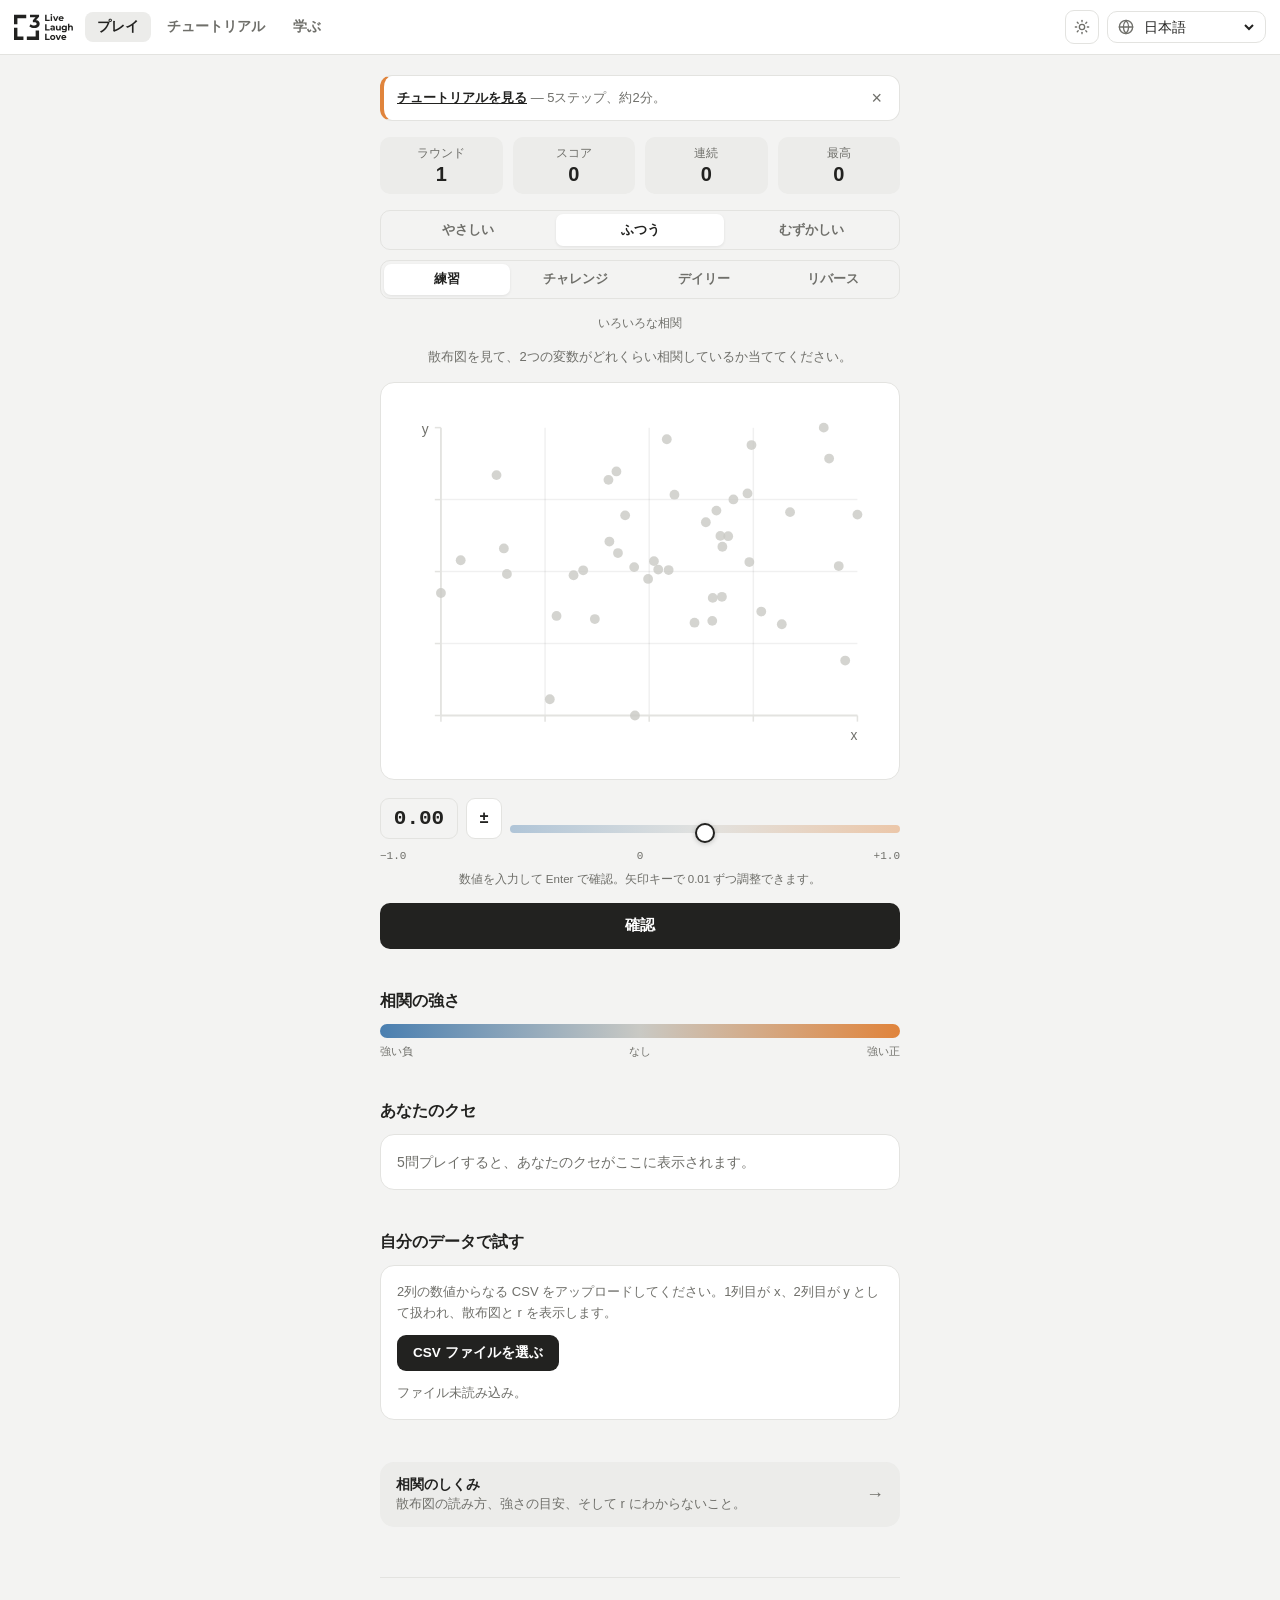
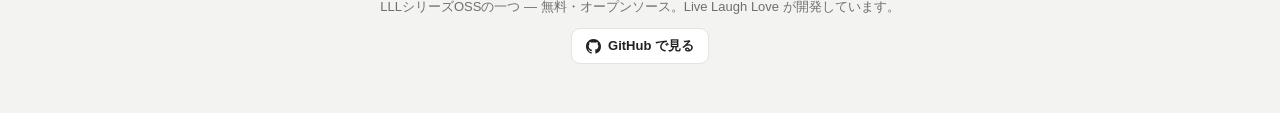
==== commit 18419999: "PWA shell + custom CSV upload" ====
--- a/index.html
+++ b/index.html
@@ -5,6 +5,7 @@
 <meta name="viewport" content="width=device-width, initial-scale=1, viewport-fit=cover">
 <meta name="theme-color" content="#222220">
 <link rel="icon" href="shared/favicon.svg">
+<link rel="manifest" href="manifest.json">
 <link rel="stylesheet" href="shared/brand.css">
 <link rel="stylesheet" href="site.css">
 <title>Guess the Correlation</title>
@@ -96,6 +97,23 @@
   .calibempty { font-size:14px; color:var(--muted); line-height:1.6; margin:0; }
   #calibReset { margin-top:12px; }
 
+  /* ---------- CSV upload ---------- */
+  .upload { background:var(--surface); border:1px solid var(--border); border-radius:14px;
+    padding:16px; display:flex; flex-direction:column; gap:12px; }
+  .upload-lede { font-size:13px; line-height:1.6; color:var(--muted); margin:0; }
+  .upload-btn { display:inline-flex; align-items:center; justify-content:center; align-self:flex-start;
+    padding:9px 16px; font-family:var(--sans); font-size:13.5px; font-weight:600; color:var(--on-accent);
+    background:var(--accent); border-radius:9px; cursor:pointer; transition:filter .15s ease; }
+  .upload-btn:hover { filter:brightness(1.06); }
+  .upload-btn:focus-within { outline:2px solid var(--accent); outline-offset:2px; }
+  .upload-status { font-size:12.5px; line-height:1.6; margin:0; color:var(--muted);
+    font-variant-numeric:tabular-nums; }
+  .upload-status.err { color:var(--tier-4); }
+  .upload-status.ok { color:var(--tier-1); }
+  .csv-meta { display:flex; justify-content:space-between; gap:12px; margin-top:10px;
+    font-size:12.5px; color:var(--muted); font-variant-numeric:tabular-nums; }
+  .csv-meta .r { font-family:var(--mono); font-weight:700; color:var(--ink); font-size:15px; }
+
   /* ---------- first-visit nudge ---------- */
   .newhere { display:flex; align-items:center; gap:10px; background:var(--surface);
     border:1px solid var(--border); border-left:4px solid var(--r-pos); border-radius:12px;
@@ -220,6 +238,23 @@
       <div class="calib" id="calibBox"></div>
     </div>
 
+    <!-- ---------- upload your own data ---------- -->
+    <div class="section">
+      <h2 data-i18n="uploadTitle">Try your own data</h2>
+      <div class="upload">
+        <p class="upload-lede" data-i18n="uploadLede">Upload a CSV with two numeric columns. We'll plot it and compute r.</p>
+        <label class="upload-btn" for="csvFile">
+          <span data-i18n="uploadBtn">Choose CSV file</span>
+          <input type="file" id="csvFile" accept=".csv,text/csv" hidden>
+        </label>
+        <p class="upload-status" id="csvStatus" data-i18n="uploadIdle">No file loaded.</p>
+        <div class="plotcard hidden" id="csvCard">
+          <svg class="plot" id="csvPlot" viewBox="0 0 320 240" xmlns="http://www.w3.org/2000/svg"></svg>
+          <div class="csv-meta" id="csvMeta"></div>
+        </div>
+      </div>
+    </div>
+
     <div class="section">
       <a class="cta" href="learn.html">
         <span class="ct"><b data-i18n="ctaLearnT">How correlation works</b><span data-i18n="ctaLearnB">Reading plots, the strength scale, and what r can't tell you.</span></span>
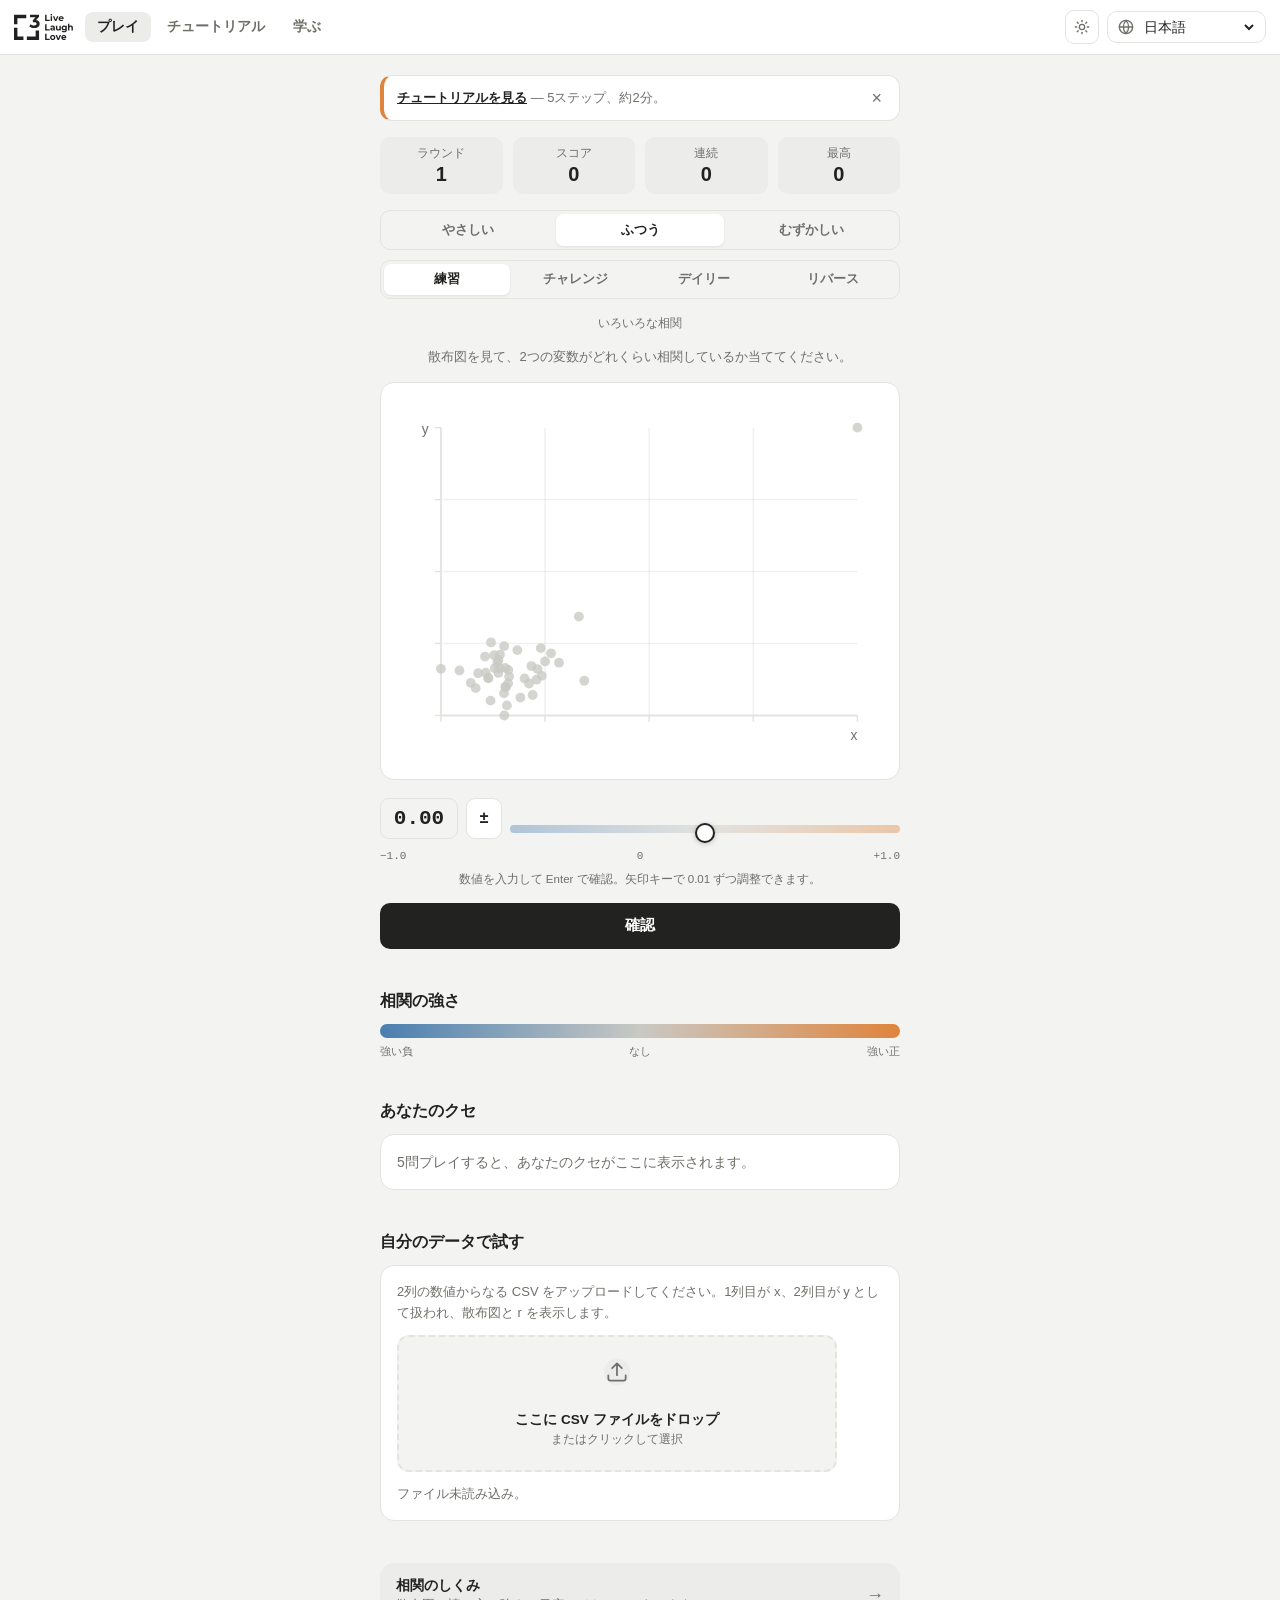
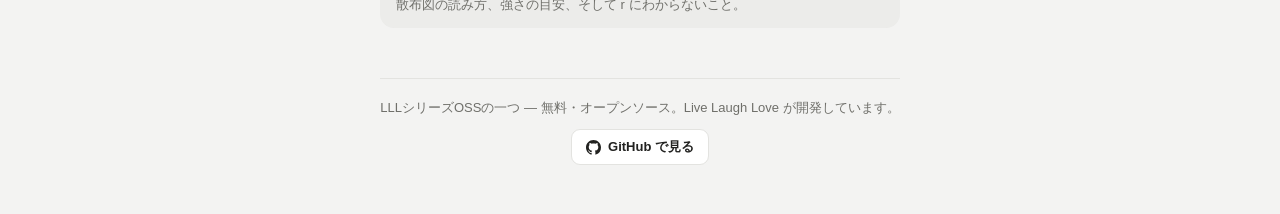
==== commit 5a61a1de: "Add drag-and-drop CSV upload and advanced correlation metrics" ====
--- a/index.html
+++ b/index.html
@@ -101,11 +101,24 @@
   .upload { background:var(--surface); border:1px solid var(--border); border-radius:14px;
     padding:16px; display:flex; flex-direction:column; gap:12px; }
   .upload-lede { font-size:13px; line-height:1.6; color:var(--muted); margin:0; }
-  .upload-btn { display:inline-flex; align-items:center; justify-content:center; align-self:flex-start;
-    padding:9px 16px; font-family:var(--sans); font-size:13.5px; font-weight:600; color:var(--on-accent);
-    background:var(--accent); border-radius:9px; cursor:pointer; transition:filter .15s ease; }
-  .upload-btn:hover { filter:brightness(1.06); }
-  .upload-btn:focus-within { outline:2px solid var(--accent); outline-offset:2px; }
+
+  .dropzone { display:flex; flex-direction:column; align-items:center; gap:8px;
+    padding:22px 16px; border:2px dashed var(--border); border-radius:12px;
+    background:var(--bg); cursor:pointer; text-align:center;
+    transition:border-color .15s ease, background .15s ease; }
+  .dropzone:hover { border-color:var(--muted); }
+  .dropzone:focus-visible { outline:2px solid var(--accent); outline-offset:2px; }
+  /* Toggled by JS on dragenter/dragover, so the drop target is unmistakable
+     the moment a file crosses into it - the whole point of a drop zone
+     over a plain button is that feedback. */
+  .dropzone.drag-active { border-color:var(--accent); border-style:solid;
+    background:var(--accent-tint); }
+  .dz-icon { width:26px; height:26px; color:var(--muted); transition:color .15s ease; }
+  .dropzone.drag-active .dz-icon, .dropzone:hover .dz-icon { color:var(--accent); }
+  .dz-text { display:flex; flex-direction:column; gap:2px; }
+  .dz-text b { font-size:13.5px; font-weight:600; color:var(--ink); }
+  .dz-text span { font-size:12px; color:var(--muted); }
+
   .upload-status { font-size:12.5px; line-height:1.6; margin:0; color:var(--muted);
     font-variant-numeric:tabular-nums; }
   .upload-status.err { color:var(--tier-4); }
@@ -113,6 +126,17 @@
   .csv-meta { display:flex; justify-content:space-between; gap:12px; margin-top:10px;
     font-size:12.5px; color:var(--muted); font-variant-numeric:tabular-nums; }
   .csv-meta .r { font-family:var(--mono); font-weight:700; color:var(--ink); font-size:15px; }
+
+  .metricsgrid { display:grid; grid-template-columns:repeat(4, 1fr); gap:8px; margin-top:12px; }
+  @media (max-width:460px) { .metricsgrid { grid-template-columns:repeat(2, 1fr); } }
+  .metric { background:var(--bg); border:1px solid var(--border); border-radius:10px; padding:9px 10px; }
+  .metric .mk { font-size:10.5px; color:var(--muted); line-height:1.3; }
+  .metric .mv { font-family:var(--mono); font-size:15px; font-weight:700; margin-top:2px;
+    font-variant-numeric:tabular-nums; }
+  .metric .sig { display:block; font-family:var(--sans); font-size:10px; font-weight:600;
+    margin-top:2px; }
+  .metric .sig.yes { color:var(--tier-1); }
+  .metric .sig.no { color:var(--muted); }
 
   /* ---------- first-visit nudge ---------- */
   .newhere { display:flex; align-items:center; gap:10px; background:var(--surface);
@@ -243,14 +267,23 @@
       <h2 data-i18n="uploadTitle">Try your own data</h2>
       <div class="upload">
         <p class="upload-lede" data-i18n="uploadLede">Upload a CSV with two numeric columns. We'll plot it and compute r.</p>
-        <label class="upload-btn" for="csvFile">
-          <span data-i18n="uploadBtn">Choose CSV file</span>
+        <label class="dropzone" id="dropzone" for="csvFile" tabindex="0" role="button" data-i18n-aria="dropzoneAria">
+          <svg class="dz-icon" viewBox="0 0 24 24" fill="none" xmlns="http://www.w3.org/2000/svg" aria-hidden="true">
+            <path d="M12 15V4M12 4L7.5 8.5M12 4l4.5 4.5" stroke="currentColor" stroke-width="1.6" stroke-linecap="round" stroke-linejoin="round"/>
+            <path d="M4 15v3a2 2 0 0 0 2 2h12a2 2 0 0 0 2-2v-3" stroke="currentColor" stroke-width="1.6" stroke-linecap="round" stroke-linejoin="round"/>
+          </svg>
+          <span class="dz-text">
+            <b data-i18n="dropzoneDrop">Drop a CSV file here</b>
+            <span data-i18n="dropzoneOr">or click to browse</span>
+          </span>
           <input type="file" id="csvFile" accept=".csv,text/csv" hidden>
         </label>
         <p class="upload-status" id="csvStatus" data-i18n="uploadIdle">No file loaded.</p>
         <div class="plotcard hidden" id="csvCard">
           <svg class="plot" id="csvPlot" viewBox="0 0 320 240" xmlns="http://www.w3.org/2000/svg"></svg>
           <div class="csv-meta" id="csvMeta"></div>
+          <div class="metricsgrid" id="csvMetrics"></div>
+          <div id="csvHint"></div>
         </div>
       </div>
     </div>
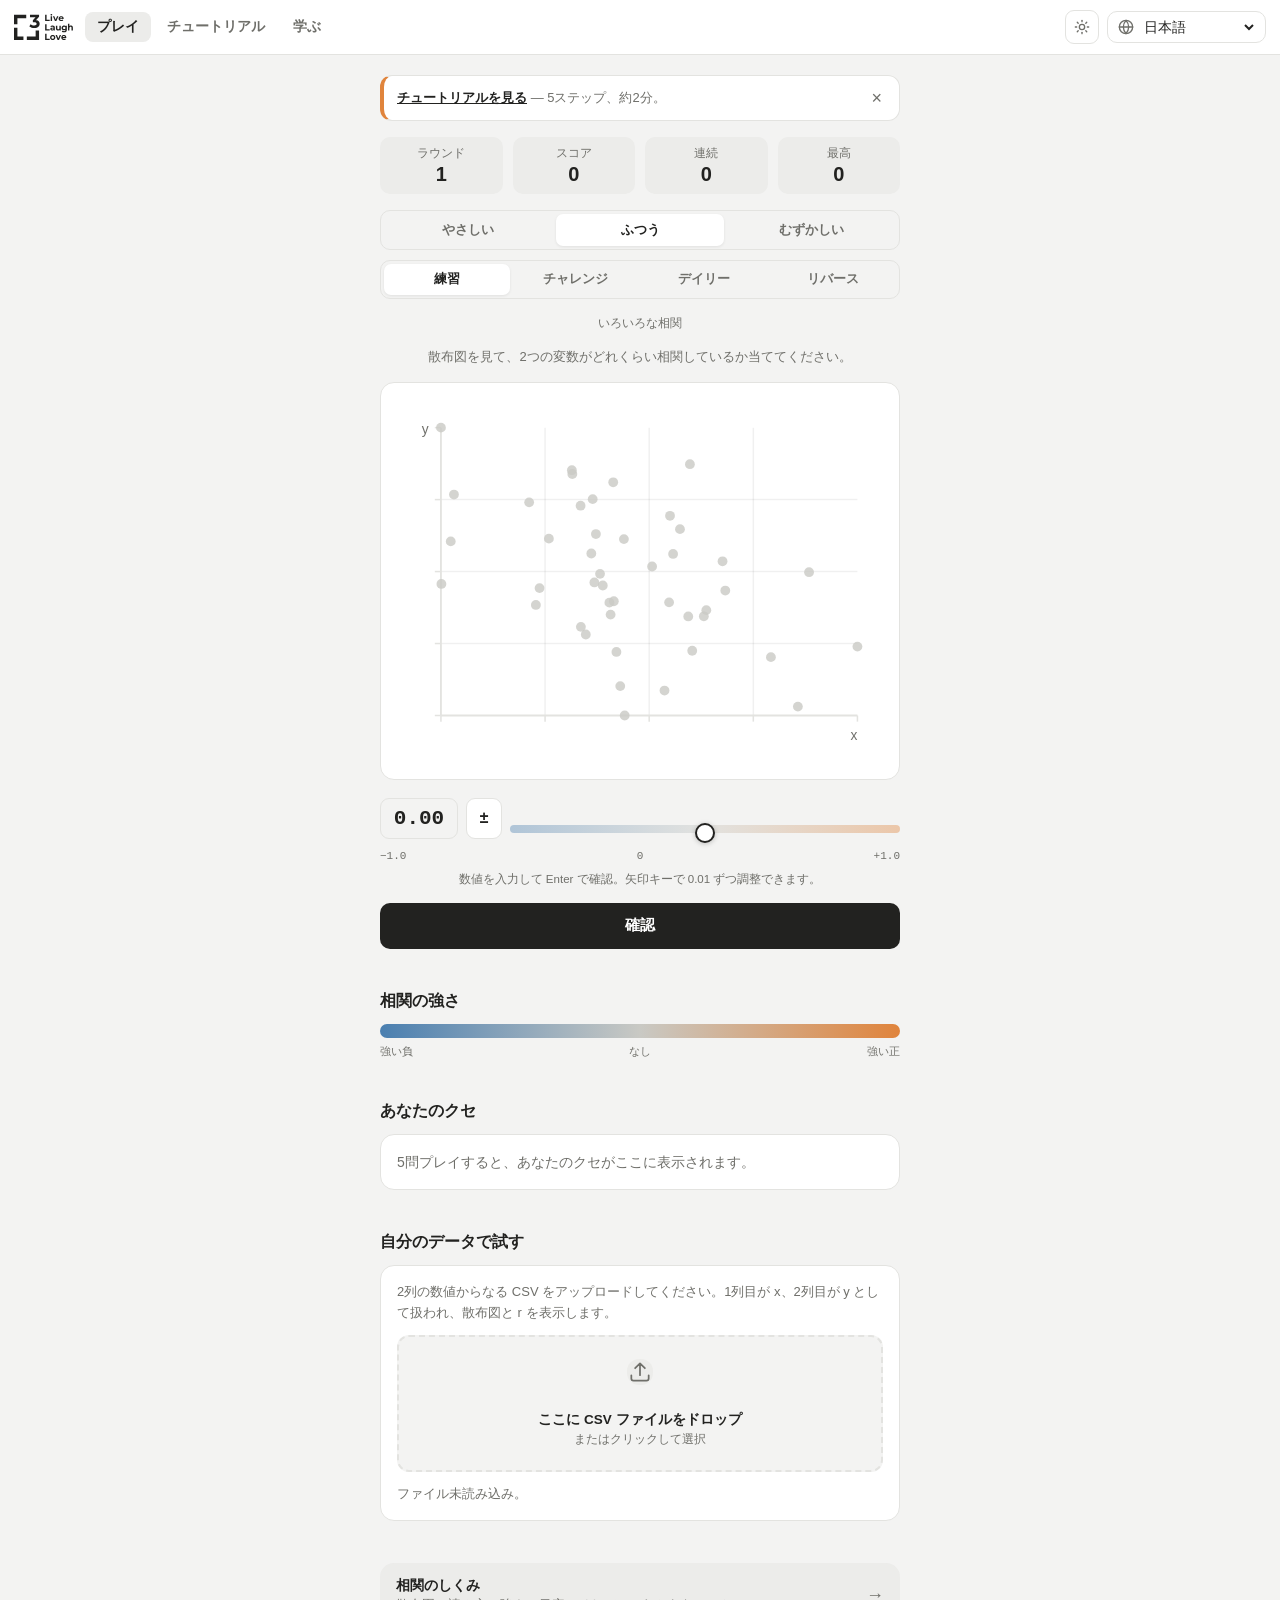
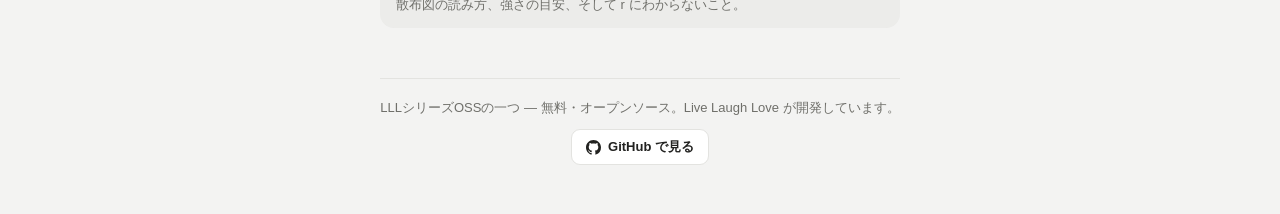
==== commit b0ca88fc: "Add metrics explainer to Learn page and PNG export" ====
--- a/index.html
+++ b/index.html
@@ -102,22 +102,40 @@
     padding:16px; display:flex; flex-direction:column; gap:12px; }
   .upload-lede { font-size:13px; line-height:1.6; color:var(--muted); margin:0; }
 
-  .dropzone { display:flex; flex-direction:column; align-items:center; gap:8px;
+  /* Deliberately NOT called .dropzone: shared/brand.css already defines a
+     .dropzone component (a centred, max-width:440px full-page drop target)
+     and that max-width leaks through onto this one, leaving it narrower
+     than everything else in the card. shared/ is synced across the LLL
+     tools, so this namespaces around it instead of overriding it. */
+  .csv-drop { display:flex; flex-direction:column; align-items:center; gap:8px;
     padding:22px 16px; border:2px dashed var(--border); border-radius:12px;
     background:var(--bg); cursor:pointer; text-align:center;
     transition:border-color .15s ease, background .15s ease; }
-  .dropzone:hover { border-color:var(--muted); }
-  .dropzone:focus-visible { outline:2px solid var(--accent); outline-offset:2px; }
+  .csv-drop:hover { border-color:var(--muted); }
+  .csv-drop:focus-visible { outline:2px solid var(--accent); outline-offset:2px; }
   /* Toggled by JS on dragenter/dragover, so the drop target is unmistakable
      the moment a file crosses into it - the whole point of a drop zone
      over a plain button is that feedback. */
-  .dropzone.drag-active { border-color:var(--accent); border-style:solid;
+  .csv-drop.drag-active { border-color:var(--accent); border-style:solid;
     background:var(--accent-tint); }
   .dz-icon { width:26px; height:26px; color:var(--muted); transition:color .15s ease; }
-  .dropzone.drag-active .dz-icon, .dropzone:hover .dz-icon { color:var(--accent); }
+  .csv-drop.drag-active .dz-icon, .csv-drop:hover .dz-icon { color:var(--accent); }
   .dz-text { display:flex; flex-direction:column; gap:2px; }
   .dz-text b { font-size:13.5px; font-weight:600; color:var(--ink); }
   .dz-text span { font-size:12px; color:var(--muted); }
+
+  /* Status on the left, action on the right, sharing one baseline row.
+     Keeps the block from ending on an orphaned left-aligned button and
+     saves a row of vertical space. */
+  .upload-foot { display:flex; align-items:center; justify-content:space-between; gap:12px; }
+  .upload-foot .upload-status { flex:1; min-width:0; }
+  .btn.compact { flex:none; padding:7px 14px; font-size:12.5px; }
+  /* Below the breakpoint there isn't room for both on one line without the
+     status text wrapping awkwardly around a floated button, so stack them. */
+  @media (max-width:460px) {
+    .upload-foot { flex-direction:column; align-items:stretch; }
+    .btn.compact { width:100%; }
+  }
 
   .upload-status { font-size:12.5px; line-height:1.6; margin:0; color:var(--muted);
     font-variant-numeric:tabular-nums; }
@@ -229,6 +247,7 @@
         <div class="trap hidden" id="trapBox">
           <div class="tt" id="trapTag"></div>
           <p id="trapWhat"></p>
+          <div class="trapcmp hidden" id="trapCmp"></div>
           <p class="tlink"><a href="learn.html#limits" id="trapLink"></a></p>
         </div>
         <button class="btn" id="nextBtn" data-i18n="nextBtn" style="width:100%; margin-top:14px;">Next</button>
@@ -267,7 +286,7 @@
       <h2 data-i18n="uploadTitle">Try your own data</h2>
       <div class="upload">
         <p class="upload-lede" data-i18n="uploadLede">Upload a CSV with two numeric columns. We'll plot it and compute r.</p>
-        <label class="dropzone" id="dropzone" for="csvFile" tabindex="0" role="button" data-i18n-aria="dropzoneAria">
+        <label class="csv-drop" id="dropzone" for="csvFile" tabindex="0" role="button" data-i18n-aria="dropzoneAria">
           <svg class="dz-icon" viewBox="0 0 24 24" fill="none" xmlns="http://www.w3.org/2000/svg" aria-hidden="true">
             <path d="M12 15V4M12 4L7.5 8.5M12 4l4.5 4.5" stroke="currentColor" stroke-width="1.6" stroke-linecap="round" stroke-linejoin="round"/>
             <path d="M4 15v3a2 2 0 0 0 2 2h12a2 2 0 0 0 2-2v-3" stroke="currentColor" stroke-width="1.6" stroke-linecap="round" stroke-linejoin="round"/>
@@ -278,7 +297,10 @@
           </span>
           <input type="file" id="csvFile" accept=".csv,text/csv" hidden>
         </label>
-        <p class="upload-status" id="csvStatus" data-i18n="uploadIdle">No file loaded.</p>
+        <div class="upload-foot">
+          <p class="upload-status" id="csvStatus" data-i18n="uploadIdle">No file loaded.</p>
+          <button class="btn secondary compact hidden" id="csvExport" data-i18n="exportPng">Download PNG</button>
+        </div>
         <div class="plotcard hidden" id="csvCard">
           <svg class="plot" id="csvPlot" viewBox="0 0 320 240" xmlns="http://www.w3.org/2000/svg"></svg>
           <div class="csv-meta" id="csvMeta"></div>
--- a/site.css
+++ b/site.css
@@ -167,6 +167,16 @@
 .trap p { margin:0 0 6px; font-size:13px; line-height:1.6; color:var(--ink); }
 .trap .tlink { margin:0; font-size:13px; }
 .trap .tlink a { color:var(--muted); }
+/* Shown on a trap round only when the two coefficients actually disagree,
+   so it stays a revelation rather than background noise. */
+.trapcmp { display:flex; gap:8px; margin:10px 0; }
+.trapcmp .tc { flex:1; background:var(--bg); border:1px solid var(--border);
+  border-radius:8px; padding:7px 9px; text-align:center; }
+.trapcmp .tc .k { font-size:10px; color:var(--muted); }
+.trapcmp .tc .v { font-family:var(--mono); font-size:15px; font-weight:700; margin-top:1px;
+  font-variant-numeric:tabular-nums; }
+.trapcmp .tc.lo .v { color:var(--tier-4); }
+.trapcmp .tc.hi .v { color:var(--tier-1); }
 
 
 /* ---------- example plot grid ---------- */
